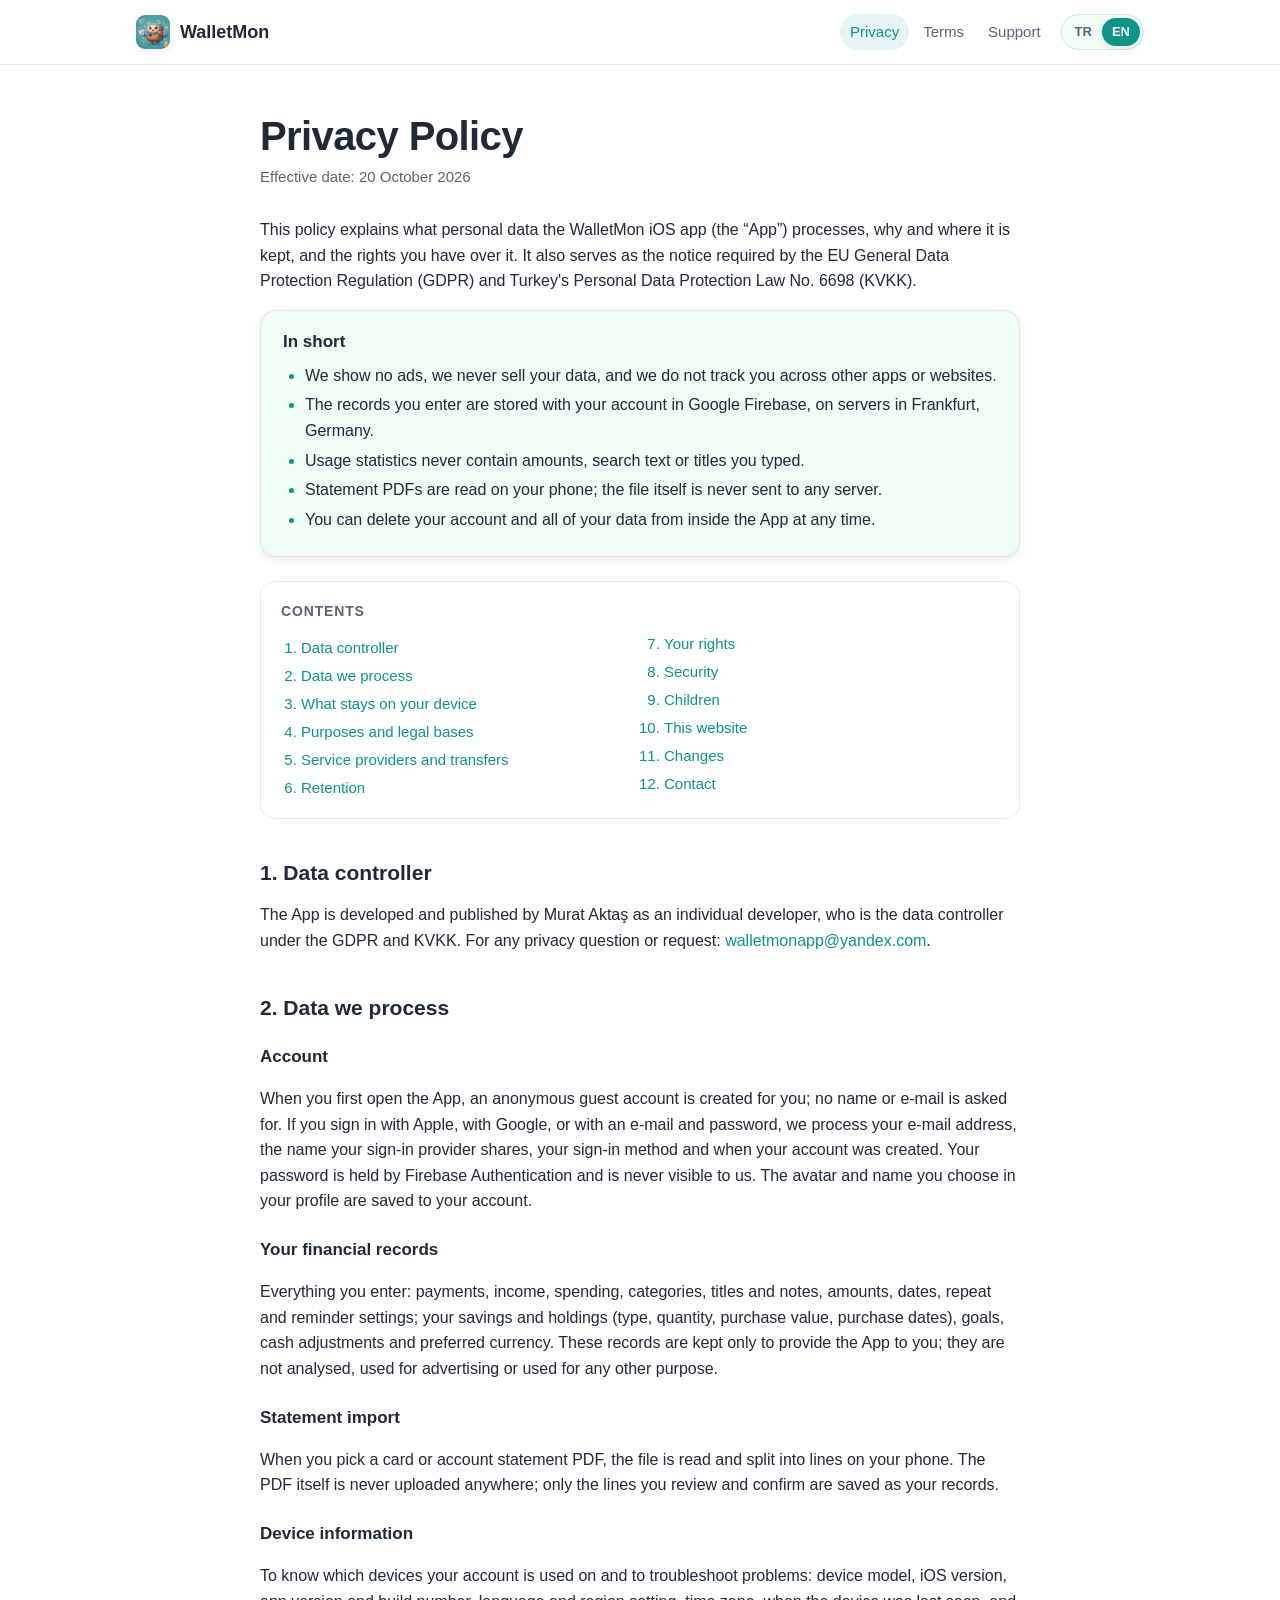
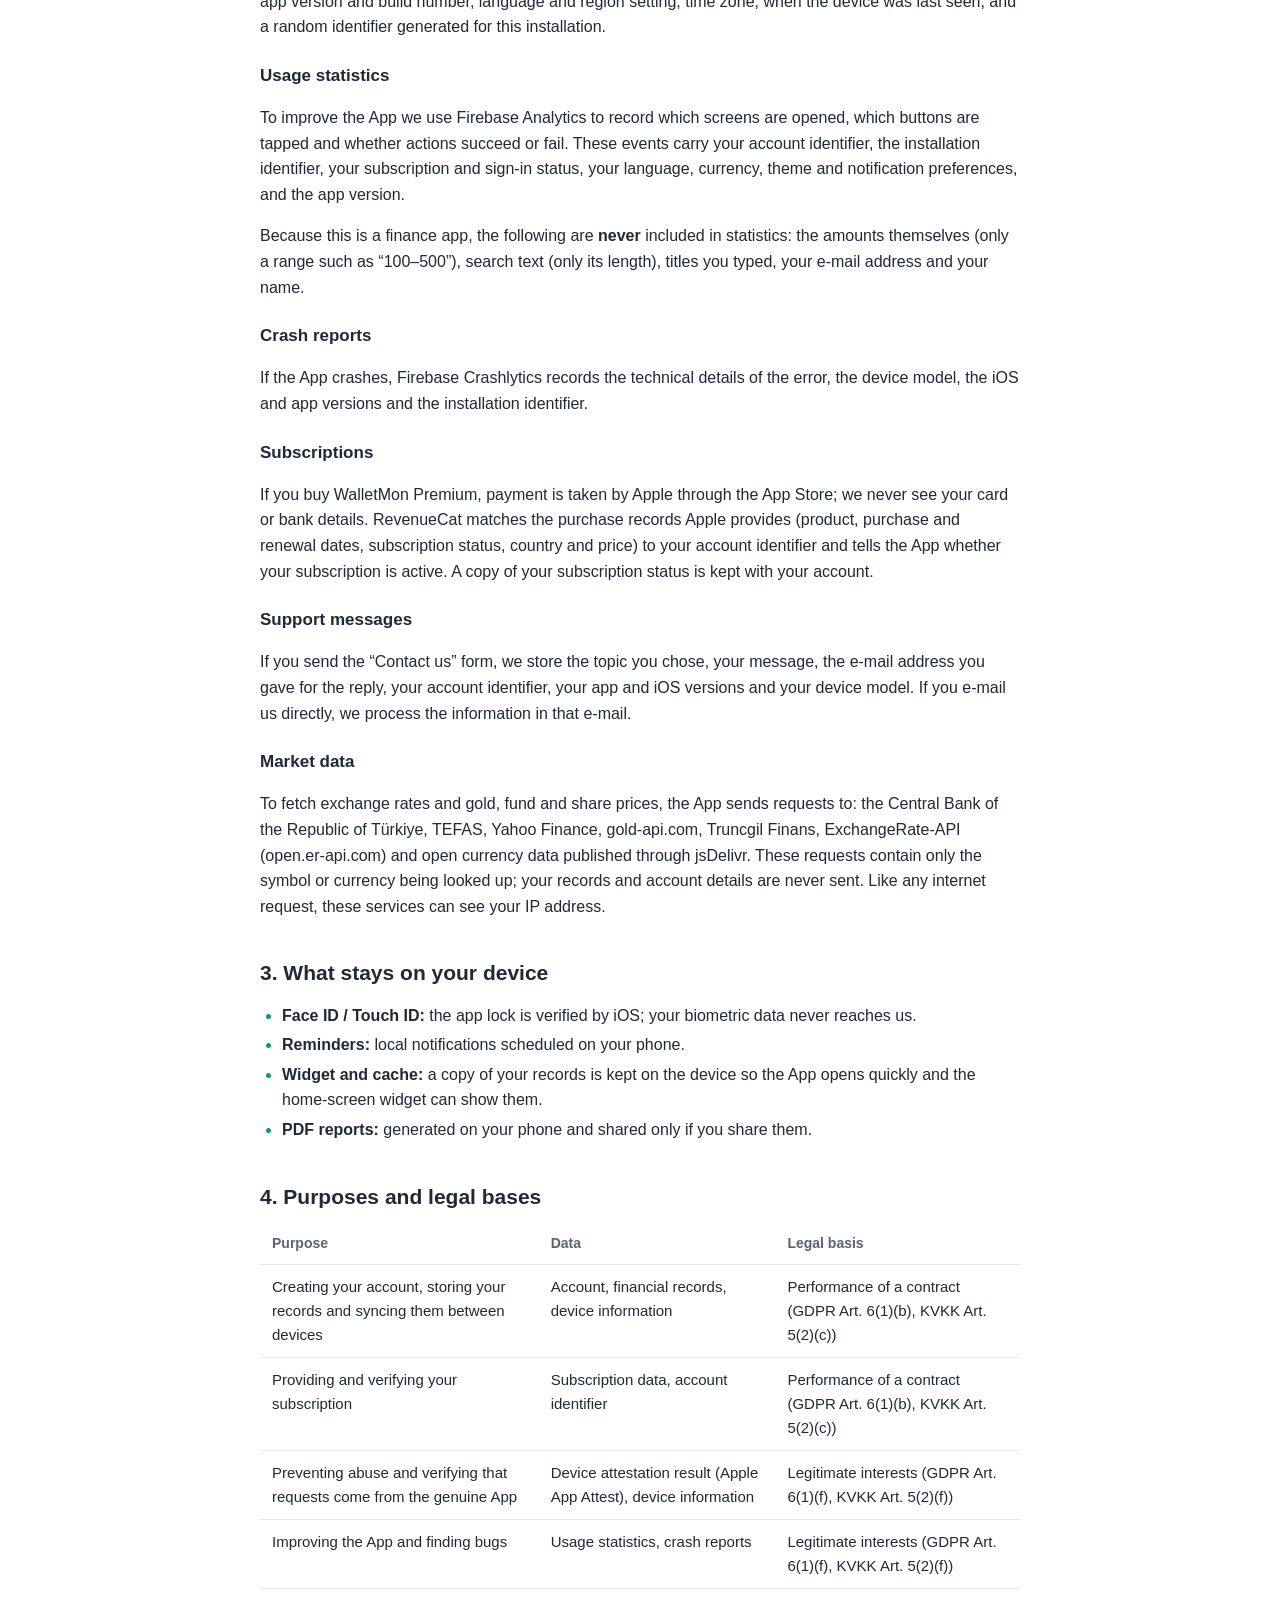
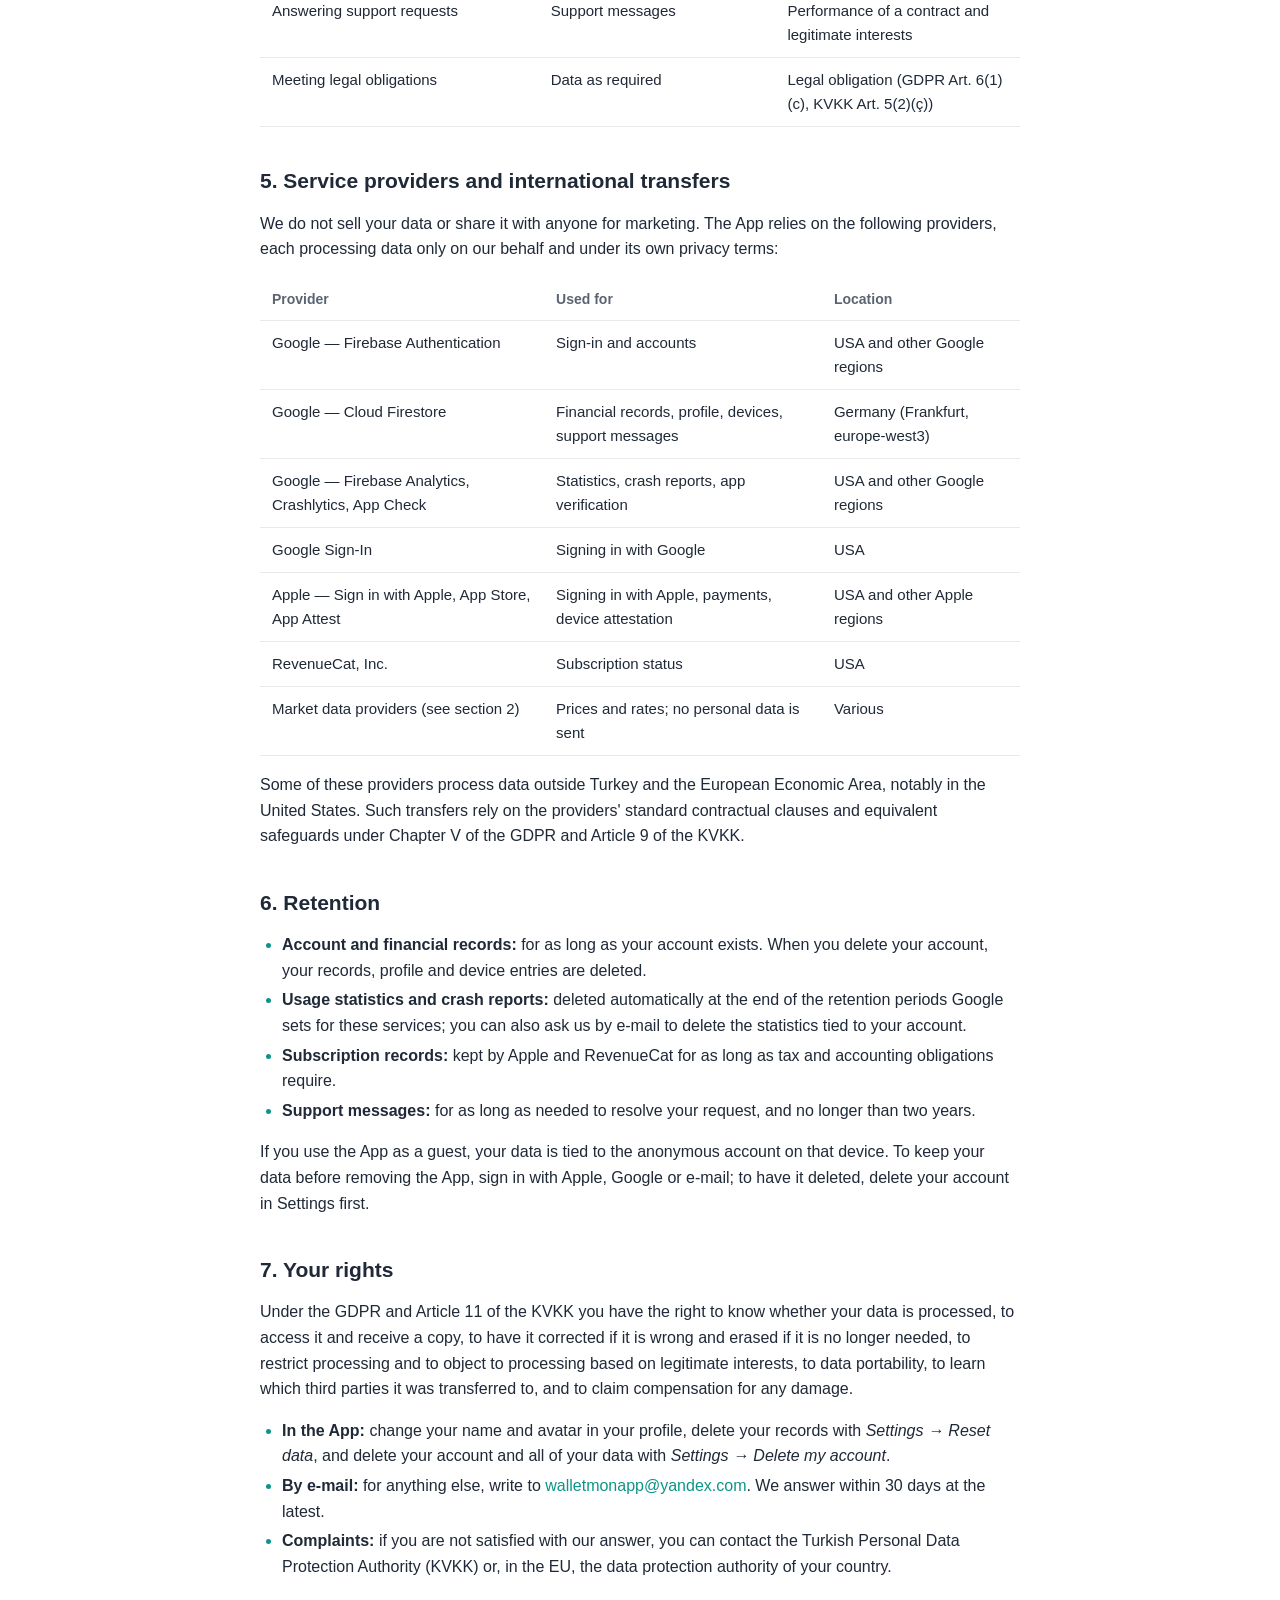
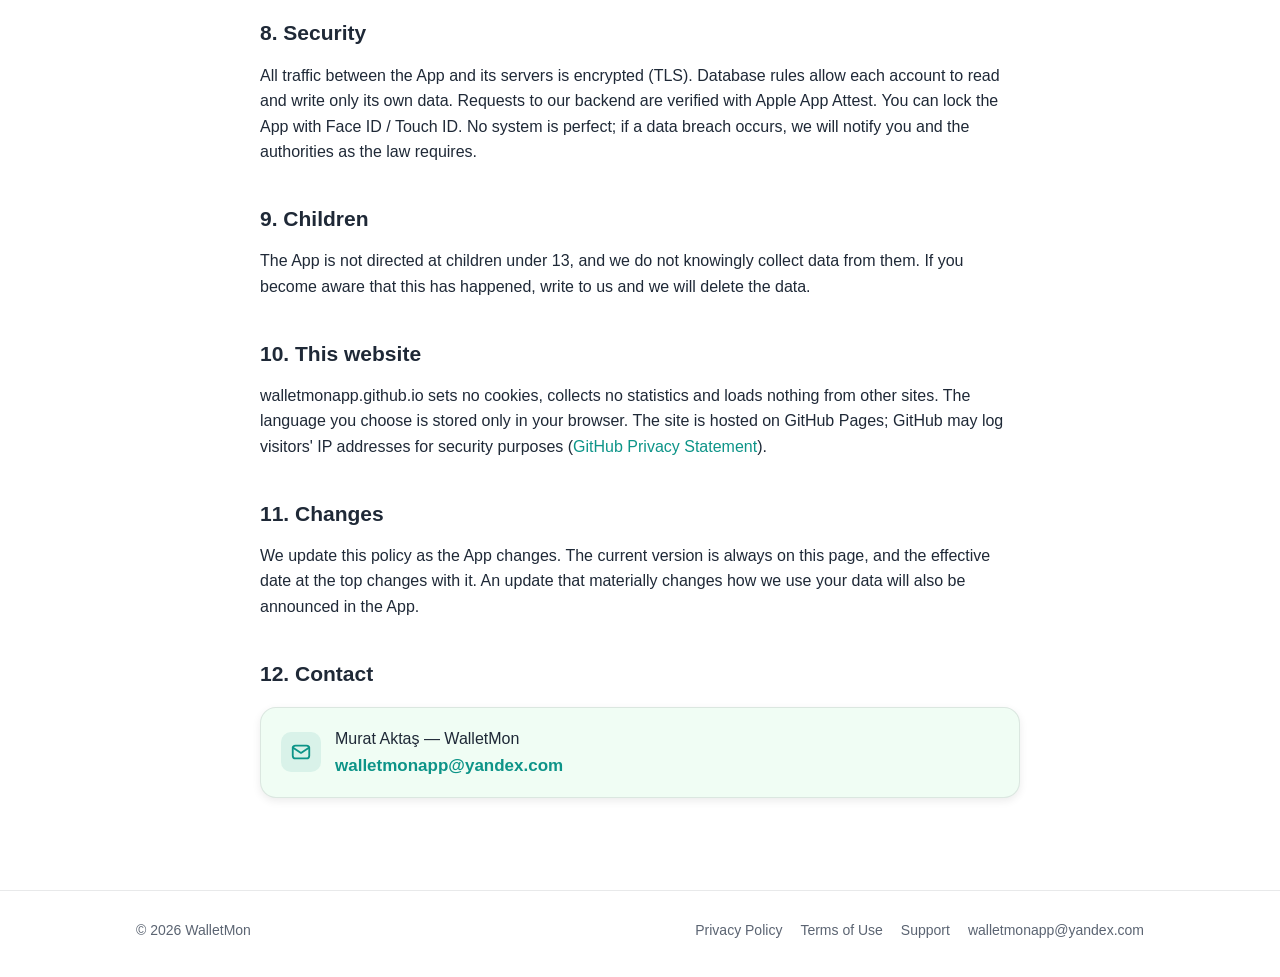
==== privacy/index.html @ 95d1c71b "Publish the WalletMon website" ====
<!doctype html>
<html lang="en" data-lang="en"
      data-title-tr="Gizlilik Politikası — WalletMon"
      data-title-en="Privacy Policy — WalletMon">
<head>
  <meta charset="utf-8">
  <meta name="viewport" content="width=device-width, initial-scale=1">
  <title>Privacy Policy — WalletMon</title>
  <meta name="description" content="How WalletMon handles your data. WalletMon'un verilerini nasıl işlediği.">
  <meta name="theme-color" content="#0D9488" media="(prefers-color-scheme: light)">
  <meta name="theme-color" content="#0F0F0F" media="(prefers-color-scheme: dark)">
  <link rel="icon" type="image/png" href="/assets/favicon.png">
  <link rel="apple-touch-icon" href="/assets/apple-touch-icon.png">
  <link rel="stylesheet" href="/assets/style.css">
  <script>
    (function () {
      var l = null;
      try { l = new URLSearchParams(location.search).get("lang"); } catch (e) {}
      if (l !== "tr" && l !== "en") { try { l = localStorage.getItem("lang"); } catch (e) {} }
      if (l !== "tr" && l !== "en") { l = /^tr\b/i.test(navigator.language || "") ? "tr" : "en"; }
      document.documentElement.setAttribute("data-lang", l);
      document.documentElement.lang = l;
    })();
  </script>
</head>
<body>
  <header class="site-header">
    <div class="wrap">
      <a class="brand" href="/"><img src="/assets/apple-touch-icon.png" alt=""><span>WalletMon</span></a>
      <nav class="nav" aria-label="Site">
        <a href="/privacy/" aria-current="page"><span data-l="tr">Gizlilik</span><span data-l="en">Privacy</span></a>
        <a href="/terms/"><span data-l="tr">Koşullar</span><span data-l="en">Terms</span></a>
        <a href="/support/"><span data-l="tr">Destek</span><span data-l="en">Support</span></a>
        <div class="lang-switch" role="group" aria-label="Language">
          <button type="button" data-set-lang="tr" aria-pressed="false">TR</button>
          <button type="button" data-set-lang="en" aria-pressed="true">EN</button>
        </div>
      </nav>
    </div>
  </header>

  <main class="wrap">

    <!-- ============================== TÜRKÇE ============================== -->
    <article class="doc" data-l="tr" lang="tr">
      <h1>Gizlilik Politikası</h1>
      <p class="meta">Yürürlük tarihi: 20 Ekim 2026</p>

      <p>Bu politika, WalletMon iOS uygulamasının (“Uygulama”) hangi kişisel verileri işlediğini, bunları neden ve nerede sakladığını ve bu veriler üzerindeki haklarını anlatır. 6698 sayılı Kişisel Verilerin Korunması Kanunu (KVKK) ve AB Genel Veri Koruma Tüzüğü (GDPR) kapsamında aydınlatma metni yerine de geçer.</p>

      <section class="summary">
        <h2>Kısaca</h2>
        <ul>
          <li>Reklam göstermiyoruz, verilerini satmıyoruz ve seni başka uygulamalar ya da siteler arasında izlemiyoruz.</li>
          <li>Girdiğin finans kayıtları hesabına bağlı olarak Google Firebase'de, Almanya'daki (Frankfurt) sunucularda saklanır.</li>
          <li>Kullanım istatistiklerine tutarlar, arama metinleri veya kendi yazdığın başlıklar eklenmez.</li>
          <li>Ekstre PDF'leri telefonunda okunur; dosyanın kendisi hiçbir sunucuya gönderilmez.</li>
          <li>Hesabını ve tüm verilerini istediğin an uygulamadan silebilirsin.</li>
        </ul>
      </section>

      <nav class="toc" aria-label="İçindekiler">
        <strong>İçindekiler</strong>
        <ol>
          <li><a href="#tr-sorumlu">Veri sorumlusu</a></li>
          <li><a href="#tr-veriler">İşlediğimiz veriler</a></li>
          <li><a href="#tr-cihaz">Cihazında kalanlar</a></li>
          <li><a href="#tr-amac">Amaçlar ve hukuki sebepler</a></li>
          <li><a href="#tr-saglayicilar">Hizmet sağlayıcılar ve aktarım</a></li>
          <li><a href="#tr-saklama">Saklama süreleri</a></li>
          <li><a href="#tr-haklar">Hakların</a></li>
          <li><a href="#tr-guvenlik">Güvenlik</a></li>
          <li><a href="#tr-cocuk">Çocuklar</a></li>
          <li><a href="#tr-site">Bu web sitesi</a></li>
          <li><a href="#tr-degisiklik">Değişiklikler</a></li>
          <li><a href="#tr-iletisim">İletişim</a></li>
        </ol>
      </nav>

      <h2 id="tr-sorumlu">1. Veri sorumlusu</h2>
      <p>Uygulamayı bireysel geliştirici olarak Murat Aktaş geliştirir ve yayımlar; KVKK ve GDPR anlamında veri sorumlusu odur. Gizlilikle ilgili her soru ve başvuru için: <a href="mailto:walletmonapp@yandex.com">walletmonapp@yandex.com</a>.</p>

      <h2 id="tr-veriler">2. İşlediğimiz veriler</h2>

      <h3>Hesap bilgileri</h3>
      <p>Uygulamayı ilk açtığında senin için anonim bir misafir hesabı oluşturulur; bunun için ad veya e-posta istenmez. Apple ile, Google ile ya da e-posta ve şifreyle giriş yaparsan e-posta adresin, giriş sağlayıcısının paylaştığı adın, giriş yöntemin ve hesabının oluşturulma tarihi işlenir. Şifren Firebase Authentication tarafından saklanır; biz göremeyiz. Profilinde seçtiğin avatar ve ad da hesabına kaydedilir.</p>

      <h3>Finans kayıtların</h3>
      <p>Uygulamaya girdiğin her şey: ödemeler, gelirler, harcamalar, kategoriler, başlık ve notlar, tutarlar, tarihler, tekrar ve hatırlatıcı ayarları; birikimlerin ve varlıkların (tür, miktar, alış değeri, alım tarihleri), hedeflerin, nakit düzeltmelerin ve para birimi tercihin. Bu kayıtlar yalnızca sana hizmet sunmak için saklanır; analiz, reklam veya başka bir amaçla incelenmez.</p>

      <h3>Ekstre içe aktarma</h3>
      <p>Bir kart veya hesap ekstresi PDF'i seçtiğinde dosya telefonunda okunur ve satırlara ayrılır. PDF'in kendisi hiçbir sunucuya yüklenmez; yalnızca gözden geçirip onayladığın satırlar finans kayıtların olarak kaydedilir.</p>

      <h3>Cihaz bilgileri</h3>
      <p>Hesabının hangi cihazlarda kullanıldığını bilmek ve hataları ayıklayabilmek için: cihaz modeli, iOS sürümü, uygulama sürümü ve derleme numarası, dil/bölge ayarı, saat dilimi, son görülme zamanı ve bu kuruluma özel rastgele üretilmiş bir kimlik.</p>

      <h3>Kullanım istatistikleri</h3>
      <p>Uygulamayı geliştirmek için Firebase Analytics ile hangi ekranların açıldığını, hangi düğmelere basıldığını ve işlemlerin başarılı ya da başarısız olduğunu kaydederiz. Bu kayıtlara hesap kimliğin, kurulum kimliği, abonelik ve giriş durumun, dil, para birimi, tema ve bildirim tercihin ile uygulama sürümü eklenir.</p>
      <p>Bir finans uygulaması olduğumuz için şunlar <strong>hiçbir zaman</strong> istatistiklere eklenmez: tutarların kendisi (yalnızca “100–500” gibi bir aralık), arama metinleri (yalnızca uzunluğu), kendi yazdığın başlıklar, e-posta adresin ve adın.</p>

      <h3>Çökme raporları</h3>
      <p>Uygulama çökerse Firebase Crashlytics; hatanın teknik ayrıntılarını, cihaz modelini, iOS ve uygulama sürümünü ve kurulum kimliğini kaydeder.</p>

      <h3>Abonelik bilgileri</h3>
      <p>WalletMon Premium satın alırsan ödeme Apple tarafından App Store üzerinden alınır; kart veya banka bilgilerini görmeyiz. RevenueCat, Apple'dan gelen satın alma kayıtlarını (ürün, satın alma ve yenileme tarihleri, aboneliğin durumu, ülke ve fiyat) hesap kimliğinle eşleştirerek aboneliğinin etkin olup olmadığını bize bildirir. Abonelik durumunun bir kopyası hesabında saklanır.</p>

      <h3>Destek mesajları</h3>
      <p>“Bize ulaşın” formunu gönderirsen seçtiğin konu, mesajın, yanıt için yazdığın e-posta adresi, hesap kimliğin, uygulama ve iOS sürümün ve cihaz modelin kaydedilir. Bize doğrudan e-posta yazarsan e-postadaki bilgileri işleriz.</p>

      <h3>Piyasa verileri</h3>
      <p>Döviz kurları, altın, fon ve hisse fiyatlarını almak için Uygulama şu kaynaklara istek gönderir: Türkiye Cumhuriyet Merkez Bankası, TEFAS, Yahoo Finance, gold-api.com, Truncgil Finans, ExchangeRate-API (open.er-api.com) ve jsDelivr üzerinden yayımlanan açık kur verisi. Bu isteklerde yalnızca sorgulanan sembol veya para birimi bulunur; finans kayıtların ya da hesap bilgilerin gönderilmez. Bu servisler, her internet isteğinde olduğu gibi IP adresini görebilir.</p>

      <h2 id="tr-cihaz">3. Cihazında kalanlar</h2>
      <ul>
        <li><strong>Face ID / Touch ID:</strong> Uygulama kilidini iOS doğrular; biyometrik verin bize hiçbir zaman ulaşmaz.</li>
        <li><strong>Hatırlatıcılar:</strong> Telefonunda planlanan yerel bildirimlerdir.</li>
        <li><strong>Widget ve önbellek:</strong> Hızlı açılış ve ana ekran widget'ı için kayıtlarının bir kopyası cihazında tutulur.</li>
        <li><strong>PDF raporlar:</strong> Telefonunda oluşturulur; yalnızca sen paylaşırsan paylaşılır.</li>
      </ul>

      <h2 id="tr-amac">4. Amaçlar ve hukuki sebepler</h2>
      <div class="table-scroll">
        <table>
          <thead><tr><th>Amaç</th><th>Veriler</th><th>Hukuki sebep</th></tr></thead>
          <tbody>
            <tr><td>Hesabını açmak, kayıtlarını saklamak ve cihazların arasında eşitlemek</td><td>Hesap bilgileri, finans kayıtları, cihaz bilgileri</td><td>Sözleşmenin kurulması ve ifası (KVKK m.5/2-c, GDPR m.6/1-b)</td></tr>
            <tr><td>Aboneliğini sağlamak ve doğrulamak</td><td>Abonelik bilgileri, hesap kimliği</td><td>Sözleşmenin ifası (KVKK m.5/2-c, GDPR m.6/1-b)</td></tr>
            <tr><td>Kötüye kullanımı önlemek, isteklerin gerçek uygulamadan geldiğini doğrulamak</td><td>Cihaz doğrulama sonucu (Apple App Attest), cihaz bilgileri</td><td>Meşru menfaat (KVKK m.5/2-f, GDPR m.6/1-f)</td></tr>
            <tr><td>Uygulamayı iyileştirmek, hataları bulmak</td><td>Kullanım istatistikleri, çökme raporları</td><td>Meşru menfaat (KVKK m.5/2-f, GDPR m.6/1-f)</td></tr>
            <tr><td>Destek taleplerine yanıt vermek</td><td>Destek mesajları</td><td>Sözleşmenin ifası ve meşru menfaat</td></tr>
            <tr><td>Yasal yükümlülükleri yerine getirmek</td><td>Gerekli olan veriler</td><td>Kanuni yükümlülük (KVKK m.5/2-ç, GDPR m.6/1-c)</td></tr>
          </tbody>
        </table>
      </div>

      <h2 id="tr-saglayicilar">5. Hizmet sağlayıcılar ve yurt dışına aktarım</h2>
      <p>Verilerini satmayız ve pazarlama amacıyla kimseyle paylaşmayız. Uygulamanın çalışması için şu sağlayıcıları kullanırız; her biri verileri yalnızca bizim adımıza ve kendi gizlilik koşulları çerçevesinde işler:</p>
      <div class="table-scroll">
        <table>
          <thead><tr><th>Sağlayıcı</th><th>Ne için</th><th>Konum</th></tr></thead>
          <tbody>
            <tr><td>Google — Firebase Authentication</td><td>Giriş ve hesap</td><td>ABD ve diğer Google bölgeleri</td></tr>
            <tr><td>Google — Cloud Firestore</td><td>Finans kayıtları, profil, cihazlar, destek mesajları</td><td>Almanya (Frankfurt, europe-west3)</td></tr>
            <tr><td>Google — Firebase Analytics, Crashlytics, App Check</td><td>İstatistikler, çökme raporları, uygulama doğrulama</td><td>ABD ve diğer Google bölgeleri</td></tr>
            <tr><td>Google Sign-In</td><td>Google ile giriş</td><td>ABD</td></tr>
            <tr><td>Apple — Sign in with Apple, App Store, App Attest</td><td>Apple ile giriş, ödemeler, cihaz doğrulama</td><td>ABD ve diğer Apple bölgeleri</td></tr>
            <tr><td>RevenueCat, Inc.</td><td>Abonelik durumu</td><td>ABD</td></tr>
            <tr><td>Piyasa veri sağlayıcıları (bkz. bölüm 2)</td><td>Fiyat ve kurlar; kişisel veri gönderilmez</td><td>Çeşitli</td></tr>
          </tbody>
        </table>
      </div>
      <p>Bu sağlayıcıların bir kısmı verileri Türkiye ve Avrupa Ekonomik Alanı dışında, özellikle ABD'de işler. Bu aktarımlar KVKK m.9 ve GDPR'ın 5. bölümü kapsamında, sağlayıcıların standart sözleşme hükümleri ve benzeri güvenceleri çerçevesinde yapılır.</p>

      <h2 id="tr-saklama">6. Saklama süreleri</h2>
      <ul>
        <li><strong>Hesap ve finans kayıtları:</strong> Hesabın açık olduğu sürece. Hesabını sildiğinde kayıtların, profilin ve cihaz kayıtların silinir.</li>
        <li><strong>Kullanım istatistikleri ve çökme raporları:</strong> Google'ın bu hizmetler için belirlediği sürelerin sonunda kendiliğinden silinir; hesabına bağlı istatistiklerin silinmesini e-postayla da isteyebilirsin.</li>
        <li><strong>Abonelik kayıtları:</strong> Apple ve RevenueCat tarafından, vergi ve muhasebe yükümlülüklerinin gerektirdiği süre boyunca.</li>
        <li><strong>Destek mesajları:</strong> Talebin çözülmesi için gereken süre boyunca, en fazla iki yıl.</li>
      </ul>
      <p>Misafir olarak kullanıyorsan verilerin bu cihazdaki anonim hesaba bağlıdır. Uygulamayı silmeden önce verilerini saklamak istersen Apple, Google ya da e-postayla giriş yap; silinmesini istersen önce Ayarlar'dan hesabını sil.</p>

      <h2 id="tr-haklar">7. Hakların</h2>
      <p>KVKK m.11 ve GDPR kapsamında; verilerinin işlenip işlenmediğini öğrenme, verilerine erişme ve bir kopyasını alma, yanlışsa düzeltilmesini, gereksizse silinmesini isteme, işlemenin kısıtlanmasını isteme ve meşru menfaate dayanan işlemeye itiraz etme, verilerini taşıma, aktarıldığı üçüncü kişileri öğrenme ve zarara uğradıysan giderilmesini talep etme hakların vardır.</p>
      <ul>
        <li><strong>Uygulama içinden:</strong> Profilinden adını ve avatarını değiştirebilir, <em>Ayarlar → Verileri sıfırla</em> ile kayıtlarını, <em>Ayarlar → Hesabımı sil</em> ile hesabını ve tüm verilerini silebilirsin.</li>
        <li><strong>E-postayla:</strong> Diğer talepler için <a href="mailto:walletmonapp@yandex.com">walletmonapp@yandex.com</a> adresine yaz. Başvurunu en geç 30 gün içinde yanıtlarız.</li>
        <li><strong>Şikâyet:</strong> Yanıtımızdan memnun kalmazsan Türkiye'de Kişisel Verileri Koruma Kurulu'na, AB'de ise bulunduğun ülkenin veri koruma otoritesine başvurabilirsin.</li>
      </ul>

      <h2 id="tr-guvenlik">8. Güvenlik</h2>
      <p>Uygulama ile sunucular arasındaki tüm trafik şifrelidir (TLS). Veritabanı kuralları, her hesabın yalnızca kendi verisini okuyup yazabilmesine izin verir. Sunucuya gelen istekler Apple App Attest ile doğrulanır. İstersen uygulamayı Face ID / Touch ID ile kilitleyebilirsin. Hiçbir sistem kusursuz değildir; bir veri ihlali olursa yasaların öngördüğü şekilde seni ve yetkili makamları bilgilendiririz.</p>

      <h2 id="tr-cocuk">9. Çocuklar</h2>
      <p>Uygulama 13 yaşından küçük çocuklara yönelik değildir ve onlardan bilerek veri toplamayız. Böyle bir durumu fark edersen bize yaz, verileri sileriz.</p>

      <h2 id="tr-site">10. Bu web sitesi</h2>
      <p>walletmonapp.github.io çerez kullanmaz, istatistik toplamaz ve başka sitelerden içerik yüklemez. Seçtiğin dil yalnızca tarayıcında saklanır. Site GitHub Pages'te barındırılır; GitHub, güvenlik amacıyla ziyaretçilerin IP adreslerini kaydedebilir (<a href="https://docs.github.com/site-policy/privacy-policies/github-general-privacy-statement" rel="noopener">GitHub Gizlilik Bildirimi</a>).</p>

      <h2 id="tr-degisiklik">11. Değişiklikler</h2>
      <p>Bu politikayı Uygulama değiştikçe güncelleriz. Güncel sürüm her zaman bu sayfadadır ve en üstteki yürürlük tarihi değişir. Verilerini kullanma biçimimizi önemli ölçüde değiştiren bir güncellemeyi Uygulama içinde de duyururuz.</p>

      <h2 id="tr-iletisim">12. İletişim</h2>
      <div class="contact-card">
        <span class="icon-box"><svg viewBox="0 0 24 24" fill="none" stroke="currentColor" stroke-width="2" stroke-linecap="round" stroke-linejoin="round" aria-hidden="true"><rect x="3" y="5" width="18" height="14" rx="3"/><path d="m3 7 9 6 9-6"/></svg></span>
        <div>Murat Aktaş — WalletMon<br><a href="mailto:walletmonapp@yandex.com">walletmonapp@yandex.com</a></div>
      </div>
    </article>

    <!-- ============================== ENGLISH ============================== -->
    <article class="doc" data-l="en" lang="en">
      <h1>Privacy Policy</h1>
      <p class="meta">Effective date: 20 October 2026</p>

      <p>This policy explains what personal data the WalletMon iOS app (the “App”) processes, why and where it is kept, and the rights you have over it. It also serves as the notice required by the EU General Data Protection Regulation (GDPR) and Turkey's Personal Data Protection Law No. 6698 (KVKK).</p>

      <section class="summary">
        <h2>In short</h2>
        <ul>
          <li>We show no ads, we never sell your data, and we do not track you across other apps or websites.</li>
          <li>The records you enter are stored with your account in Google Firebase, on servers in Frankfurt, Germany.</li>
          <li>Usage statistics never contain amounts, search text or titles you typed.</li>
          <li>Statement PDFs are read on your phone; the file itself is never sent to any server.</li>
          <li>You can delete your account and all of your data from inside the App at any time.</li>
        </ul>
      </section>

      <nav class="toc" aria-label="Contents">
        <strong>Contents</strong>
        <ol>
          <li><a href="#en-controller">Data controller</a></li>
          <li><a href="#en-data">Data we process</a></li>
          <li><a href="#en-device">What stays on your device</a></li>
          <li><a href="#en-purposes">Purposes and legal bases</a></li>
          <li><a href="#en-processors">Service providers and transfers</a></li>
          <li><a href="#en-retention">Retention</a></li>
          <li><a href="#en-rights">Your rights</a></li>
          <li><a href="#en-security">Security</a></li>
          <li><a href="#en-children">Children</a></li>
          <li><a href="#en-site">This website</a></li>
          <li><a href="#en-changes">Changes</a></li>
          <li><a href="#en-contact">Contact</a></li>
        </ol>
      </nav>

      <h2 id="en-controller">1. Data controller</h2>
      <p>The App is developed and published by Murat Aktaş as an individual developer, who is the data controller under the GDPR and KVKK. For any privacy question or request: <a href="mailto:walletmonapp@yandex.com">walletmonapp@yandex.com</a>.</p>

      <h2 id="en-data">2. Data we process</h2>

      <h3>Account</h3>
      <p>When you first open the App, an anonymous guest account is created for you; no name or e-mail is asked for. If you sign in with Apple, with Google, or with an e-mail and password, we process your e-mail address, the name your sign-in provider shares, your sign-in method and when your account was created. Your password is held by Firebase Authentication and is never visible to us. The avatar and name you choose in your profile are saved to your account.</p>

      <h3>Your financial records</h3>
      <p>Everything you enter: payments, income, spending, categories, titles and notes, amounts, dates, repeat and reminder settings; your savings and holdings (type, quantity, purchase value, purchase dates), goals, cash adjustments and preferred currency. These records are kept only to provide the App to you; they are not analysed, used for advertising or used for any other purpose.</p>

      <h3>Statement import</h3>
      <p>When you pick a card or account statement PDF, the file is read and split into lines on your phone. The PDF itself is never uploaded anywhere; only the lines you review and confirm are saved as your records.</p>

      <h3>Device information</h3>
      <p>To know which devices your account is used on and to troubleshoot problems: device model, iOS version, app version and build number, language and region setting, time zone, when the device was last seen, and a random identifier generated for this installation.</p>

      <h3>Usage statistics</h3>
      <p>To improve the App we use Firebase Analytics to record which screens are opened, which buttons are tapped and whether actions succeed or fail. These events carry your account identifier, the installation identifier, your subscription and sign-in status, your language, currency, theme and notification preferences, and the app version.</p>
      <p>Because this is a finance app, the following are <strong>never</strong> included in statistics: the amounts themselves (only a range such as “100–500”), search text (only its length), titles you typed, your e-mail address and your name.</p>

      <h3>Crash reports</h3>
      <p>If the App crashes, Firebase Crashlytics records the technical details of the error, the device model, the iOS and app versions and the installation identifier.</p>

      <h3>Subscriptions</h3>
      <p>If you buy WalletMon Premium, payment is taken by Apple through the App Store; we never see your card or bank details. RevenueCat matches the purchase records Apple provides (product, purchase and renewal dates, subscription status, country and price) to your account identifier and tells the App whether your subscription is active. A copy of your subscription status is kept with your account.</p>

      <h3>Support messages</h3>
      <p>If you send the “Contact us” form, we store the topic you chose, your message, the e-mail address you gave for the reply, your account identifier, your app and iOS versions and your device model. If you e-mail us directly, we process the information in that e-mail.</p>

      <h3>Market data</h3>
      <p>To fetch exchange rates and gold, fund and share prices, the App sends requests to: the Central Bank of the Republic of Türkiye, TEFAS, Yahoo Finance, gold-api.com, Truncgil Finans, ExchangeRate-API (open.er-api.com) and open currency data published through jsDelivr. These requests contain only the symbol or currency being looked up; your records and account details are never sent. Like any internet request, these services can see your IP address.</p>

      <h2 id="en-device">3. What stays on your device</h2>
      <ul>
        <li><strong>Face ID / Touch ID:</strong> the app lock is verified by iOS; your biometric data never reaches us.</li>
        <li><strong>Reminders:</strong> local notifications scheduled on your phone.</li>
        <li><strong>Widget and cache:</strong> a copy of your records is kept on the device so the App opens quickly and the home-screen widget can show them.</li>
        <li><strong>PDF reports:</strong> generated on your phone and shared only if you share them.</li>
      </ul>

      <h2 id="en-purposes">4. Purposes and legal bases</h2>
      <div class="table-scroll">
        <table>
          <thead><tr><th>Purpose</th><th>Data</th><th>Legal basis</th></tr></thead>
          <tbody>
            <tr><td>Creating your account, storing your records and syncing them between devices</td><td>Account, financial records, device information</td><td>Performance of a contract (GDPR Art. 6(1)(b), KVKK Art. 5(2)(c))</td></tr>
            <tr><td>Providing and verifying your subscription</td><td>Subscription data, account identifier</td><td>Performance of a contract (GDPR Art. 6(1)(b), KVKK Art. 5(2)(c))</td></tr>
            <tr><td>Preventing abuse and verifying that requests come from the genuine App</td><td>Device attestation result (Apple App Attest), device information</td><td>Legitimate interests (GDPR Art. 6(1)(f), KVKK Art. 5(2)(f))</td></tr>
            <tr><td>Improving the App and finding bugs</td><td>Usage statistics, crash reports</td><td>Legitimate interests (GDPR Art. 6(1)(f), KVKK Art. 5(2)(f))</td></tr>
            <tr><td>Answering support requests</td><td>Support messages</td><td>Performance of a contract and legitimate interests</td></tr>
            <tr><td>Meeting legal obligations</td><td>Data as required</td><td>Legal obligation (GDPR Art. 6(1)(c), KVKK Art. 5(2)(ç))</td></tr>
          </tbody>
        </table>
      </div>

      <h2 id="en-processors">5. Service providers and international transfers</h2>
      <p>We do not sell your data or share it with anyone for marketing. The App relies on the following providers, each processing data only on our behalf and under its own privacy terms:</p>
      <div class="table-scroll">
        <table>
          <thead><tr><th>Provider</th><th>Used for</th><th>Location</th></tr></thead>
          <tbody>
            <tr><td>Google — Firebase Authentication</td><td>Sign-in and accounts</td><td>USA and other Google regions</td></tr>
            <tr><td>Google — Cloud Firestore</td><td>Financial records, profile, devices, support messages</td><td>Germany (Frankfurt, europe-west3)</td></tr>
            <tr><td>Google — Firebase Analytics, Crashlytics, App Check</td><td>Statistics, crash reports, app verification</td><td>USA and other Google regions</td></tr>
            <tr><td>Google Sign-In</td><td>Signing in with Google</td><td>USA</td></tr>
            <tr><td>Apple — Sign in with Apple, App Store, App Attest</td><td>Signing in with Apple, payments, device attestation</td><td>USA and other Apple regions</td></tr>
            <tr><td>RevenueCat, Inc.</td><td>Subscription status</td><td>USA</td></tr>
            <tr><td>Market data providers (see section 2)</td><td>Prices and rates; no personal data is sent</td><td>Various</td></tr>
          </tbody>
        </table>
      </div>
      <p>Some of these providers process data outside Turkey and the European Economic Area, notably in the United States. Such transfers rely on the providers' standard contractual clauses and equivalent safeguards under Chapter V of the GDPR and Article 9 of the KVKK.</p>

      <h2 id="en-retention">6. Retention</h2>
      <ul>
        <li><strong>Account and financial records:</strong> for as long as your account exists. When you delete your account, your records, profile and device entries are deleted.</li>
        <li><strong>Usage statistics and crash reports:</strong> deleted automatically at the end of the retention periods Google sets for these services; you can also ask us by e-mail to delete the statistics tied to your account.</li>
        <li><strong>Subscription records:</strong> kept by Apple and RevenueCat for as long as tax and accounting obligations require.</li>
        <li><strong>Support messages:</strong> for as long as needed to resolve your request, and no longer than two years.</li>
      </ul>
      <p>If you use the App as a guest, your data is tied to the anonymous account on that device. To keep your data before removing the App, sign in with Apple, Google or e-mail; to have it deleted, delete your account in Settings first.</p>

      <h2 id="en-rights">7. Your rights</h2>
      <p>Under the GDPR and Article 11 of the KVKK you have the right to know whether your data is processed, to access it and receive a copy, to have it corrected if it is wrong and erased if it is no longer needed, to restrict processing and to object to processing based on legitimate interests, to data portability, to learn which third parties it was transferred to, and to claim compensation for any damage.</p>
      <ul>
        <li><strong>In the App:</strong> change your name and avatar in your profile, delete your records with <em>Settings → Reset data</em>, and delete your account and all of your data with <em>Settings → Delete my account</em>.</li>
        <li><strong>By e-mail:</strong> for anything else, write to <a href="mailto:walletmonapp@yandex.com">walletmonapp@yandex.com</a>. We answer within 30 days at the latest.</li>
        <li><strong>Complaints:</strong> if you are not satisfied with our answer, you can contact the Turkish Personal Data Protection Authority (KVKK) or, in the EU, the data protection authority of your country.</li>
      </ul>

      <h2 id="en-security">8. Security</h2>
      <p>All traffic between the App and its servers is encrypted (TLS). Database rules allow each account to read and write only its own data. Requests to our backend are verified with Apple App Attest. You can lock the App with Face ID / Touch ID. No system is perfect; if a data breach occurs, we will notify you and the authorities as the law requires.</p>

      <h2 id="en-children">9. Children</h2>
      <p>The App is not directed at children under 13, and we do not knowingly collect data from them. If you become aware that this has happened, write to us and we will delete the data.</p>

      <h2 id="en-site">10. This website</h2>
      <p>walletmonapp.github.io sets no cookies, collects no statistics and loads nothing from other sites. The language you choose is stored only in your browser. The site is hosted on GitHub Pages; GitHub may log visitors' IP addresses for security purposes (<a href="https://docs.github.com/site-policy/privacy-policies/github-general-privacy-statement" rel="noopener">GitHub Privacy Statement</a>).</p>

      <h2 id="en-changes">11. Changes</h2>
      <p>We update this policy as the App changes. The current version is always on this page, and the effective date at the top changes with it. An update that materially changes how we use your data will also be announced in the App.</p>

      <h2 id="en-contact">12. Contact</h2>
      <div class="contact-card">
        <span class="icon-box"><svg viewBox="0 0 24 24" fill="none" stroke="currentColor" stroke-width="2" stroke-linecap="round" stroke-linejoin="round" aria-hidden="true"><rect x="3" y="5" width="18" height="14" rx="3"/><path d="m3 7 9 6 9-6"/></svg></span>
        <div>Murat Aktaş — WalletMon<br><a href="mailto:walletmonapp@yandex.com">walletmonapp@yandex.com</a></div>
      </div>
    </article>
  </main>

  <footer class="site-footer">
    <div class="wrap">
      <span>© <span data-year>2026</span> WalletMon</span>
      <nav aria-label="Footer">
        <a href="/privacy/"><span data-l="tr">Gizlilik Politikası</span><span data-l="en">Privacy Policy</span></a>
        <a href="/terms/"><span data-l="tr">Kullanım Koşulları</span><span data-l="en">Terms of Use</span></a>
        <a href="/support/"><span data-l="tr">Destek</span><span data-l="en">Support</span></a>
        <a href="mailto:walletmonapp@yandex.com">walletmonapp@yandex.com</a>
      </nav>
    </div>
  </footer>
  <script src="/assets/site.js"></script>
</body>
</html>
---- assets/style.css ----
/*
  WalletMon site — the app's brand palette, light and dark.
  No web fonts and no third-party requests: the privacy policy promises this
  site sets no cookies and loads nothing from anyone else.
*/

:root {
  --bg: #FFFFFF;
  --surface: #F0FDF4;
  --surface-strong: #E3F7EC;
  --text: #1F2937;
  --muted: #5B6472;
  --accent: #0D9488;
  --accent-ink: #FFFFFF;
  --accent-soft: rgba(13, 148, 136, 0.10);
  --secondary: #FB8C00;
  --hairline: rgba(31, 41, 55, 0.10);
  --shadow-rest: 0 3px 8px rgba(0, 0, 0, 0.08);
  --shadow-raised: 0 5px 12px rgba(0, 0, 0, 0.18);
  color-scheme: light;
}

@media (prefers-color-scheme: dark) {
  :root {
    --bg: #0F0F0F;
    --surface: #1A1A1A;
    --surface-strong: #222222;
    --text: #FFFFFF;
    --muted: #A3A9B3;
    --accent: #3E9C74;
    --accent-ink: #FFFFFF;
    --accent-soft: rgba(62, 156, 116, 0.16);
    --secondary: #E08A5B;
    --hairline: rgba(255, 255, 255, 0.12);
    --shadow-rest: 0 3px 8px rgba(0, 0, 0, 0.40);
    --shadow-raised: 0 5px 12px rgba(0, 0, 0, 0.55);
    color-scheme: dark;
  }
}

/* Only one language is shown at a time; site.js picks it. */
:root[data-lang="tr"] [data-l="en"],
:root[data-lang="en"] [data-l="tr"] {
  display: none !important;
}

* { box-sizing: border-box; }

html { -webkit-text-size-adjust: 100%; }

body {
  margin: 0;
  background: var(--bg);
  color: var(--text);
  font-family: -apple-system, BlinkMacSystemFont, "Inter", "Segoe UI", Roboto, "Helvetica Neue", Arial, sans-serif;
  font-size: 16px;
  line-height: 1.6;
  -webkit-font-smoothing: antialiased;
}

a { color: var(--accent); text-decoration: none; }
a:hover { text-decoration: underline; }

.wrap {
  width: 100%;
  max-width: 1040px;
  margin: 0 auto;
  padding: 0 16px;
}

/* Header */
.site-header {
  position: sticky;
  top: 0;
  z-index: 10;
  background: var(--bg);
  background: color-mix(in srgb, var(--bg) 88%, transparent);
  backdrop-filter: saturate(160%) blur(14px);
  -webkit-backdrop-filter: saturate(160%) blur(14px);
  border-bottom: 1px solid var(--hairline);
}

.site-header .wrap {
  display: flex;
  align-items: center;
  gap: 16px;
  height: 64px;
}

.brand {
  display: inline-flex;
  align-items: center;
  gap: 10px;
  color: var(--text);
  font-weight: 700;
  font-size: 18px;
}
.brand:hover { text-decoration: none; }
.brand img {
  width: 34px;
  height: 34px;
  border-radius: 9px;
  box-shadow: var(--shadow-rest);
}

.nav {
  margin-left: auto;
  display: flex;
  align-items: center;
  gap: 4px;
}
.nav a {
  color: var(--muted);
  font-size: 15px;
  font-weight: 500;
  padding: 6px 10px;
  border-radius: 999px;
}
.nav a:hover { color: var(--text); background: var(--accent-soft); text-decoration: none; }
.nav a[aria-current="page"] { color: var(--accent); background: var(--accent-soft); }

.lang-switch {
  display: inline-flex;
  padding: 3px;
  margin-left: 6px;
  border-radius: 999px;
  background: var(--surface);
  border: 1px solid var(--hairline);
}
.lang-switch button {
  appearance: none;
  border: 0;
  background: transparent;
  color: var(--muted);
  font: inherit;
  font-size: 13px;
  font-weight: 600;
  padding: 4px 10px;
  border-radius: 999px;
  cursor: pointer;
}
.lang-switch button[aria-pressed="true"] {
  background: var(--accent);
  color: var(--accent-ink);
  box-shadow: var(--shadow-rest);
}

/* Hero */
.hero {
  padding: 72px 0 56px;
  text-align: center;
}
.hero-icon {
  width: 132px;
  height: 132px;
  border-radius: 30px;
  box-shadow: var(--shadow-raised);
}
.hero h1 {
  margin: 28px 0 8px;
  font-size: clamp(34px, 6vw, 52px);
  line-height: 1.1;
  letter-spacing: -0.02em;
}
.hero .tagline {
  margin: 0 auto;
  max-width: 560px;
  color: var(--muted);
  font-size: clamp(17px, 2.4vw, 20px);
}
.badge {
  display: inline-flex;
  align-items: center;
  gap: 8px;
  margin-top: 28px;
  padding: 10px 18px;
  border-radius: 999px;
  background: var(--text);
  color: var(--bg);
  font-weight: 600;
  font-size: 15px;
  box-shadow: var(--shadow-rest);
}
.badge svg { width: 18px; height: 18px; fill: currentColor; }

/* Feature grid */
.features {
  display: grid;
  grid-template-columns: repeat(3, minmax(0, 1fr));
  gap: 16px;
  padding-bottom: 64px;
}
.feature {
  background: var(--surface);
  border: 1px solid var(--hairline);
  border-radius: 16px;
  padding: 22px;
  box-shadow: var(--shadow-rest);
}
.feature .icon-box {
  display: inline-flex;
  align-items: center;
  justify-content: center;
  width: 40px;
  height: 40px;
  border-radius: 10px;
  background: var(--accent-soft);
  color: var(--accent);
}
.feature .icon-box svg { width: 22px; height: 22px; }
.feature h3 { margin: 14px 0 6px; font-size: 17px; }
.feature p { margin: 0; color: var(--muted); font-size: 15px; }

.promise {
  margin-bottom: 72px;
  padding: 28px;
  border-radius: 20px;
  background: var(--accent-soft);
  border: 1px solid var(--hairline);
  display: grid;
  grid-template-columns: repeat(3, minmax(0, 1fr));
  gap: 20px;
}
.promise strong { display: block; font-size: 16px; margin-bottom: 2px; }
.promise span { color: var(--muted); font-size: 15px; }

/* Documents (privacy, terms, support) */
.doc {
  max-width: 760px;
  margin: 0 auto;
  padding: 48px 0 72px;
}
.doc h1 {
  margin: 0 0 6px;
  font-size: clamp(30px, 5vw, 40px);
  line-height: 1.15;
  letter-spacing: -0.015em;
}
.doc .meta { margin: 0 0 28px; color: var(--muted); font-size: 15px; }
.doc h2 {
  margin: 40px 0 10px;
  font-size: 21px;
  line-height: 1.3;
  scroll-margin-top: 80px;
}
.doc h3 { margin: 22px 0 6px; font-size: 17px; }
.doc p, .doc li { font-size: 16px; }
.doc ul { padding-left: 22px; }
.doc li { margin: 4px 0; }
.doc li::marker { color: var(--accent); }

.summary {
  padding: 20px 22px;
  border-radius: 16px;
  background: var(--surface);
  border: 1px solid var(--hairline);
  box-shadow: var(--shadow-rest);
}
.summary h2 { margin-top: 0; font-size: 17px; }
.summary ul { margin: 0; }

.toc {
  margin: 24px 0 8px;
  padding: 16px 20px;
  border-radius: 14px;
  border: 1px solid var(--hairline);
}
.toc strong { font-size: 14px; color: var(--muted); text-transform: uppercase; letter-spacing: 0.06em; }
.toc ol { margin: 8px 0 0; padding-left: 20px; columns: 2; column-gap: 28px; }
.toc li { font-size: 15px; break-inside: avoid; }

.table-scroll { overflow-x: auto; margin: 12px 0; }
.doc table {
  width: 100%;
  border-collapse: collapse;
  font-size: 15px;
}
.doc th, .doc td {
  text-align: left;
  vertical-align: top;
  padding: 10px 12px;
  border-bottom: 1px solid var(--hairline);
}
.doc th { color: var(--muted); font-weight: 600; font-size: 14px; }

.note {
  margin: 16px 0;
  padding: 14px 16px;
  border-radius: 12px;
  background: var(--accent-soft);
  font-size: 15px;
}

.contact-card {
  display: flex;
  align-items: center;
  gap: 14px;
  margin: 20px 0;
  padding: 18px 20px;
  border-radius: 16px;
  background: var(--surface);
  border: 1px solid var(--hairline);
  box-shadow: var(--shadow-rest);
}
.contact-card .icon-box {
  flex: none;
  display: inline-flex;
  align-items: center;
  justify-content: center;
  width: 40px;
  height: 40px;
  border-radius: 10px;
  background: var(--accent-soft);
  color: var(--accent);
}
.contact-card .icon-box svg { width: 22px; height: 22px; }
.contact-card a { font-weight: 600; font-size: 17px; word-break: break-all; }

details.faq {
  margin: 10px 0;
  border-radius: 14px;
  background: var(--surface);
  border: 1px solid var(--hairline);
}
details.faq summary {
  cursor: pointer;
  list-style: none;
  padding: 16px 18px;
  font-weight: 600;
}
details.faq summary::-webkit-details-marker { display: none; }
details.faq summary::after { content: "+"; float: right; color: var(--accent); font-weight: 700; }
details.faq[open] summary::after { content: "–"; }
details.faq > div { padding: 0 18px 14px; }
details.faq > div p { margin: 0 0 8px; }

/* Footer */
.site-footer {
  border-top: 1px solid var(--hairline);
  padding: 28px 0 36px;
  color: var(--muted);
  font-size: 14px;
}
.site-footer .wrap {
  display: flex;
  flex-wrap: wrap;
  gap: 8px 20px;
  align-items: center;
}
.site-footer nav { display: flex; flex-wrap: wrap; gap: 6px 18px; margin-left: auto; }
.site-footer a { color: var(--muted); }
.site-footer a:hover { color: var(--text); }

@media (max-width: 820px) {
  .features { grid-template-columns: repeat(2, minmax(0, 1fr)); }
  .promise { grid-template-columns: 1fr; }
}

@media (max-width: 600px) {
  .site-header .wrap { height: 56px; gap: 8px; }
  .brand span { display: none; }
  .nav { gap: 0; }
  .nav a { padding: 6px 7px; font-size: 14px; }
  .hero { padding: 48px 0 40px; }
  .hero-icon { width: 108px; height: 108px; border-radius: 24px; }
  .features { grid-template-columns: 1fr; }
  .toc ol { columns: 1; }
  .site-footer nav { margin-left: 0; }
}
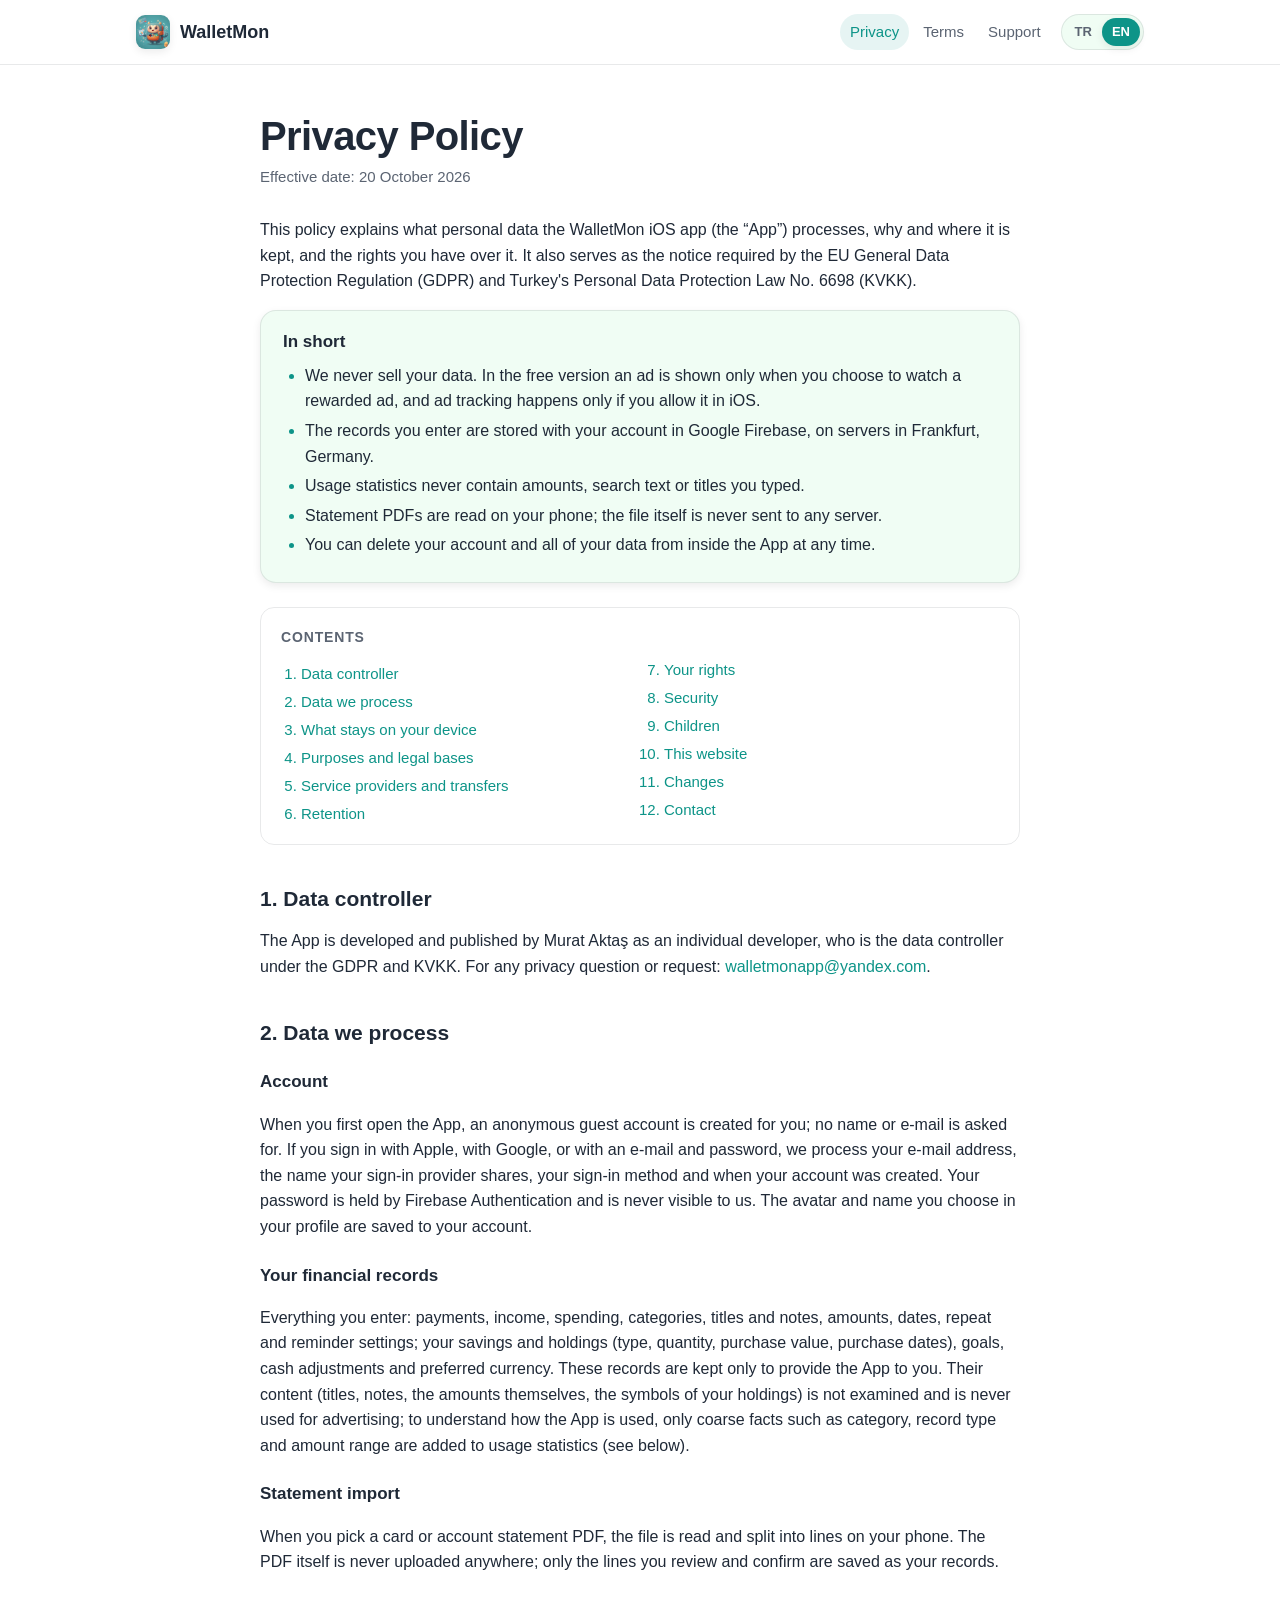
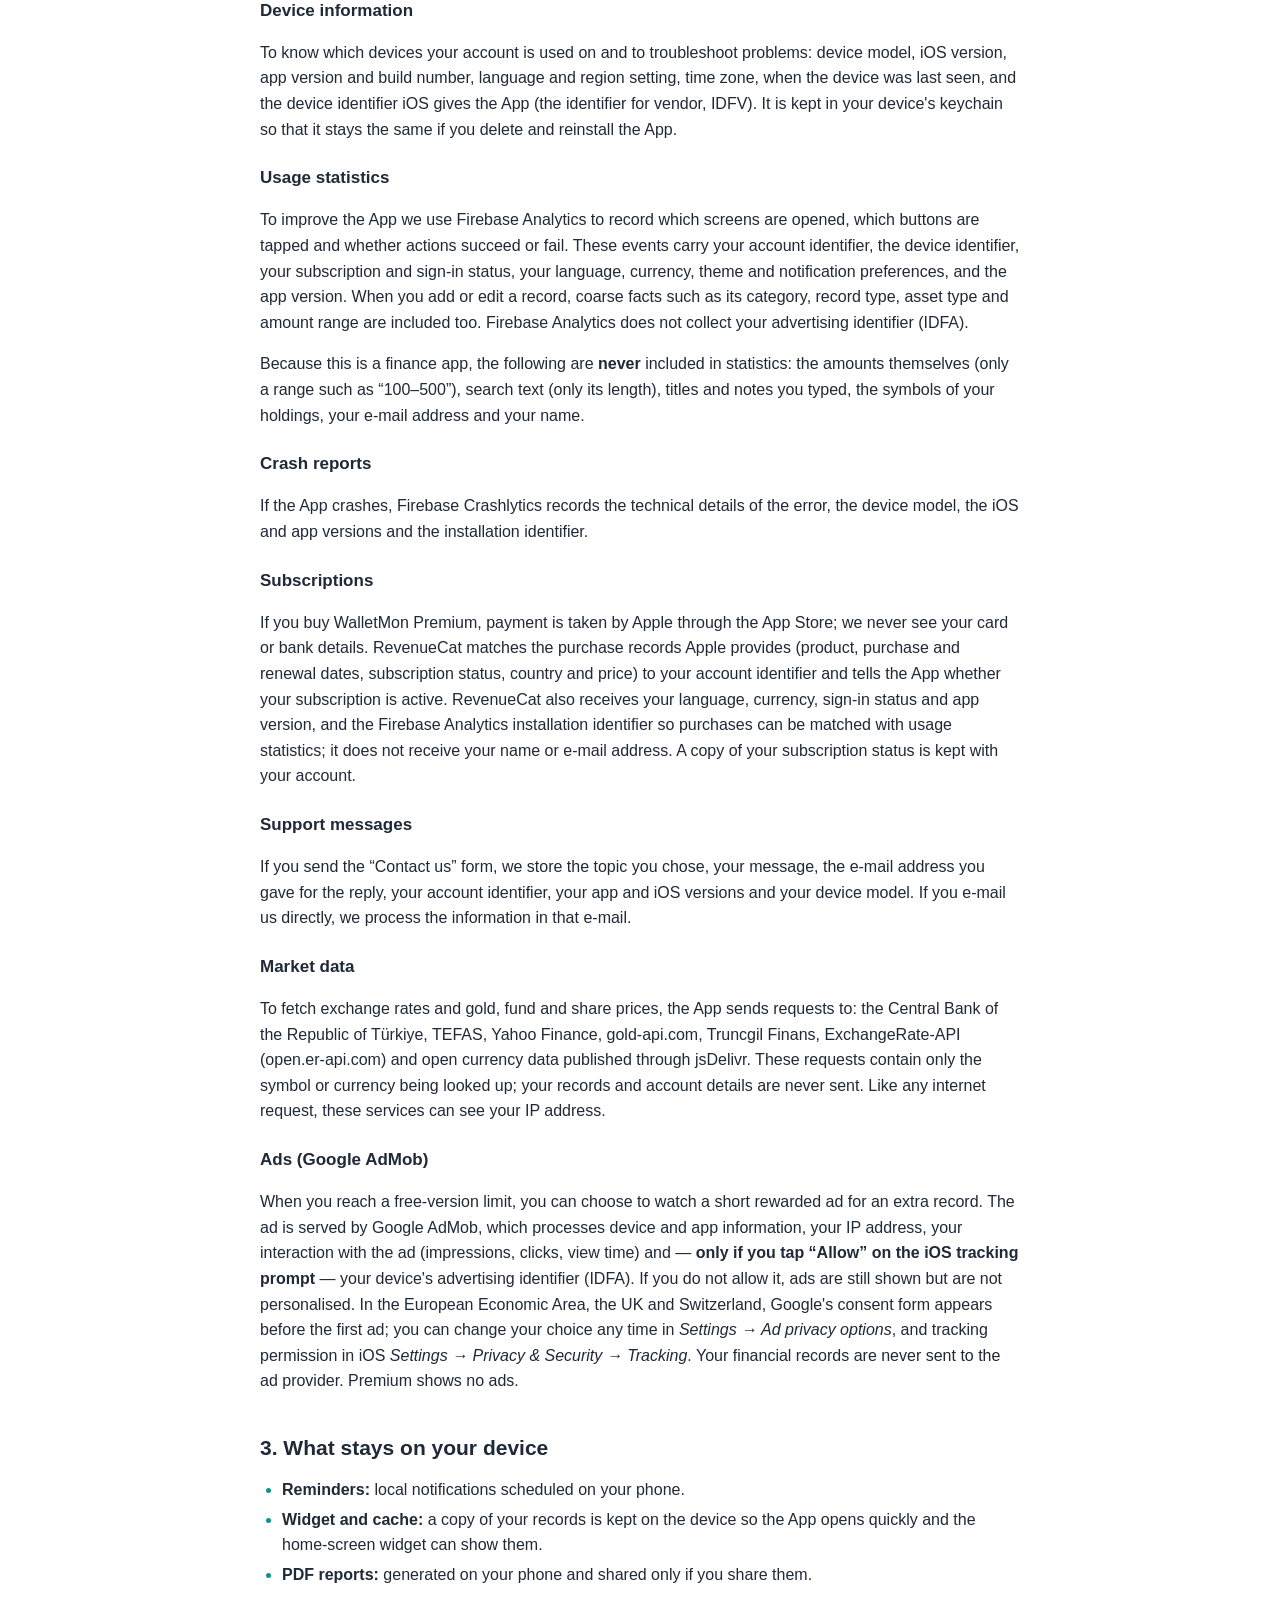
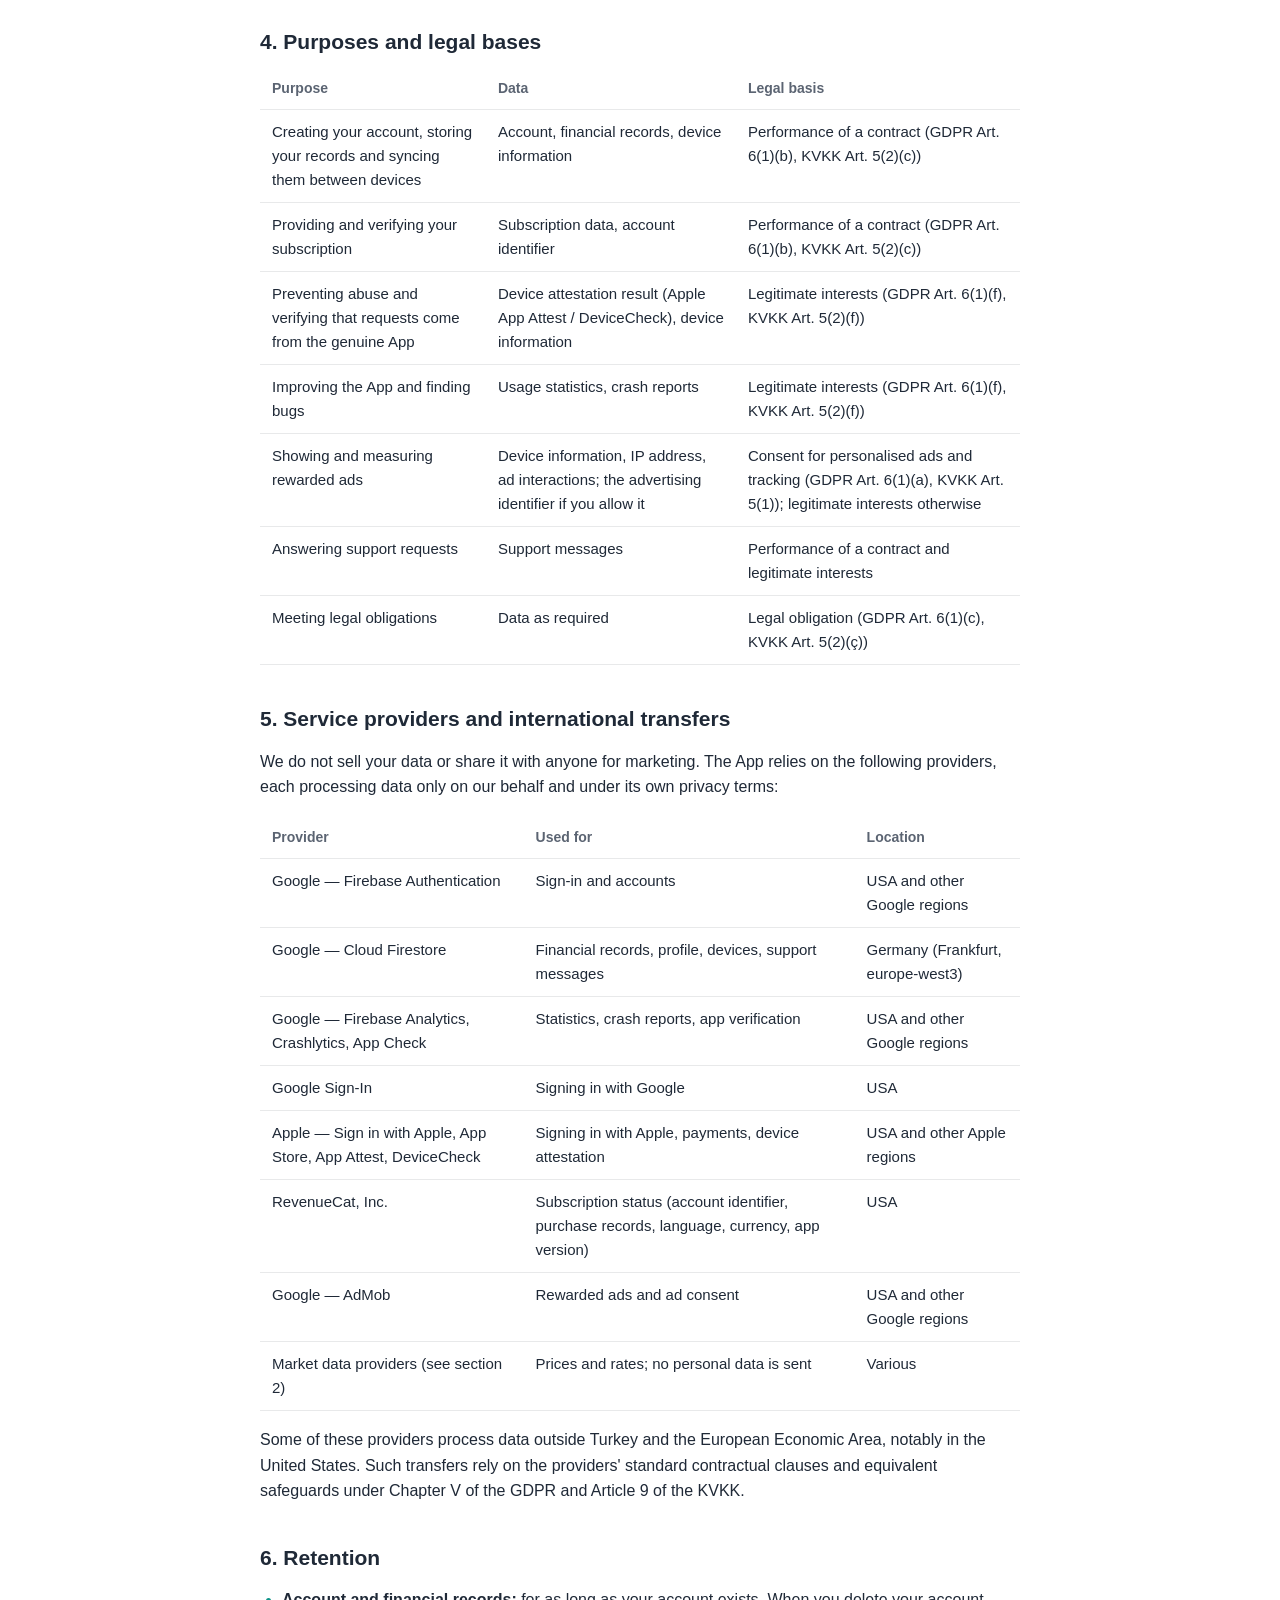
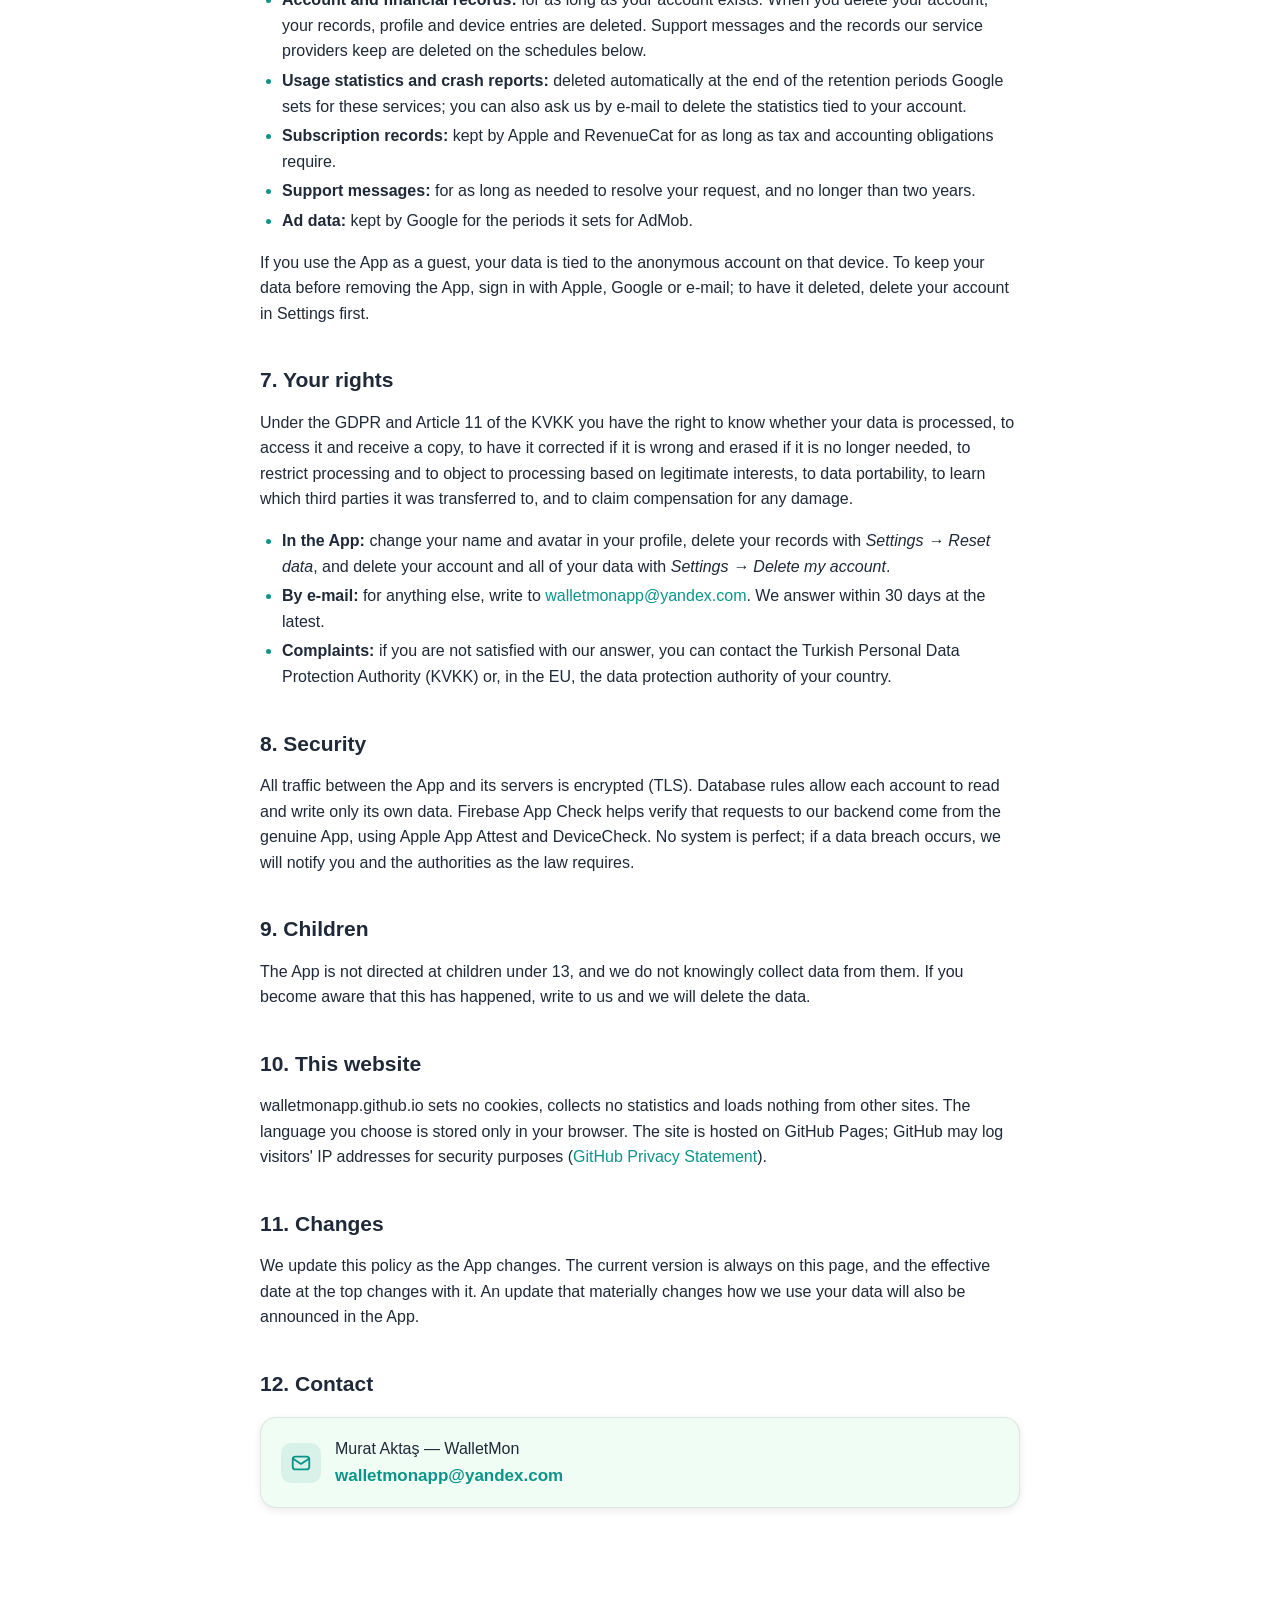
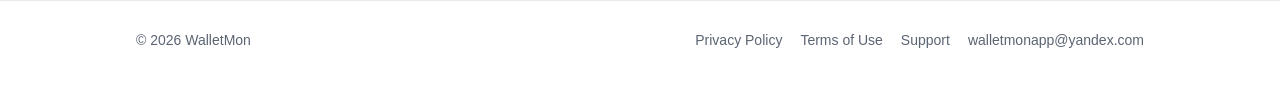
==== commit 9a6228bb: "Describe rewarded ads in the privacy policy; add app-ads.txt" ====
--- a/privacy/index.html
+++ b/privacy/index.html
@@ -51,7 +51,7 @@
       <section class="summary">
         <h2>Kısaca</h2>
         <ul>
-          <li>Reklam göstermiyoruz, verilerini satmıyoruz ve seni başka uygulamalar ya da siteler arasında izlemiyoruz.</li>
+          <li>Verilerini satmıyoruz. Ücretsiz sürümde reklam yalnızca sen ödüllü bir reklam izlemeyi seçtiğinde gösterilir; reklam takibi yalnızca iOS'ta izin verirsen yapılır.</li>
           <li>Girdiğin finans kayıtları hesabına bağlı olarak Google Firebase'de, Almanya'daki (Frankfurt) sunucularda saklanır.</li>
           <li>Kullanım istatistiklerine tutarlar, arama metinleri veya kendi yazdığın başlıklar eklenmez.</li>
           <li>Ekstre PDF'leri telefonunda okunur; dosyanın kendisi hiçbir sunucuya gönderilmez.</li>
@@ -86,23 +86,23 @@
       <p>Uygulamayı ilk açtığında senin için anonim bir misafir hesabı oluşturulur; bunun için ad veya e-posta istenmez. Apple ile, Google ile ya da e-posta ve şifreyle giriş yaparsan e-posta adresin, giriş sağlayıcısının paylaştığı adın, giriş yöntemin ve hesabının oluşturulma tarihi işlenir. Şifren Firebase Authentication tarafından saklanır; biz göremeyiz. Profilinde seçtiğin avatar ve ad da hesabına kaydedilir.</p>
 
       <h3>Finans kayıtların</h3>
-      <p>Uygulamaya girdiğin her şey: ödemeler, gelirler, harcamalar, kategoriler, başlık ve notlar, tutarlar, tarihler, tekrar ve hatırlatıcı ayarları; birikimlerin ve varlıkların (tür, miktar, alış değeri, alım tarihleri), hedeflerin, nakit düzeltmelerin ve para birimi tercihin. Bu kayıtlar yalnızca sana hizmet sunmak için saklanır; analiz, reklam veya başka bir amaçla incelenmez.</p>
+      <p>Uygulamaya girdiğin her şey: ödemeler, gelirler, harcamalar, kategoriler, başlık ve notlar, tutarlar, tarihler, tekrar ve hatırlatıcı ayarları; birikimlerin ve varlıkların (tür, miktar, alış değeri, alım tarihleri), hedeflerin, nakit düzeltmelerin ve para birimi tercihin. Bu kayıtlar yalnızca sana hizmet sunmak için saklanır. İçerikleri (başlıklar, notlar, tutarların kendisi, varlıklarının sembolleri) incelenmez ve reklam için kullanılmaz; uygulamanın nasıl kullanıldığını anlamak için yalnızca kategori, kayıt türü ve tutar aralığı gibi kaba bilgiler kullanım istatistiklerine eklenir (aşağıya bak).</p>
 
       <h3>Ekstre içe aktarma</h3>
       <p>Bir kart veya hesap ekstresi PDF'i seçtiğinde dosya telefonunda okunur ve satırlara ayrılır. PDF'in kendisi hiçbir sunucuya yüklenmez; yalnızca gözden geçirip onayladığın satırlar finans kayıtların olarak kaydedilir.</p>
 
       <h3>Cihaz bilgileri</h3>
-      <p>Hesabının hangi cihazlarda kullanıldığını bilmek ve hataları ayıklayabilmek için: cihaz modeli, iOS sürümü, uygulama sürümü ve derleme numarası, dil/bölge ayarı, saat dilimi, son görülme zamanı ve bu kuruluma özel rastgele üretilmiş bir kimlik.</p>
+      <p>Hesabının hangi cihazlarda kullanıldığını bilmek ve hataları ayıklayabilmek için: cihaz modeli, iOS sürümü, uygulama sürümü ve derleme numarası, dil/bölge ayarı, saat dilimi, son görülme zamanı ve iOS'un bu uygulamaya verdiği cihaz kimliği (satıcı kimliği, IDFV). Bu kimlik, uygulamayı silip yeniden yüklediğinde de aynı kalması için cihazının anahtar zincirinde saklanır.</p>
 
       <h3>Kullanım istatistikleri</h3>
-      <p>Uygulamayı geliştirmek için Firebase Analytics ile hangi ekranların açıldığını, hangi düğmelere basıldığını ve işlemlerin başarılı ya da başarısız olduğunu kaydederiz. Bu kayıtlara hesap kimliğin, kurulum kimliği, abonelik ve giriş durumun, dil, para birimi, tema ve bildirim tercihin ile uygulama sürümü eklenir.</p>
-      <p>Bir finans uygulaması olduğumuz için şunlar <strong>hiçbir zaman</strong> istatistiklere eklenmez: tutarların kendisi (yalnızca “100–500” gibi bir aralık), arama metinleri (yalnızca uzunluğu), kendi yazdığın başlıklar, e-posta adresin ve adın.</p>
+      <p>Uygulamayı geliştirmek için Firebase Analytics ile hangi ekranların açıldığını, hangi düğmelere basıldığını ve işlemlerin başarılı ya da başarısız olduğunu kaydederiz. Bu kayıtlara hesap kimliğin, cihaz kimliği, abonelik ve giriş durumun, dil, para birimi, tema ve bildirim tercihin ile uygulama sürümü eklenir. Bir kayıt eklendiğinde ya da düzenlendiğinde kategori, kayıt türü, varlık türü ve tutar aralığı gibi kaba bilgiler de eklenir. Firebase Analytics reklam tanımlayıcını (IDFA) toplamaz.</p>
+      <p>Bir finans uygulaması olduğumuz için şunlar <strong>hiçbir zaman</strong> istatistiklere eklenmez: tutarların kendisi (yalnızca “100–500” gibi bir aralık), arama metinleri (yalnızca uzunluğu), kendi yazdığın başlıklar ve notlar, varlıklarının sembolleri, e-posta adresin ve adın.</p>
 
       <h3>Çökme raporları</h3>
       <p>Uygulama çökerse Firebase Crashlytics; hatanın teknik ayrıntılarını, cihaz modelini, iOS ve uygulama sürümünü ve kurulum kimliğini kaydeder.</p>
 
       <h3>Abonelik bilgileri</h3>
-      <p>WalletMon Premium satın alırsan ödeme Apple tarafından App Store üzerinden alınır; kart veya banka bilgilerini görmeyiz. RevenueCat, Apple'dan gelen satın alma kayıtlarını (ürün, satın alma ve yenileme tarihleri, aboneliğin durumu, ülke ve fiyat) hesap kimliğinle eşleştirerek aboneliğinin etkin olup olmadığını bize bildirir. Abonelik durumunun bir kopyası hesabında saklanır.</p>
+      <p>WalletMon Premium satın alırsan ödeme Apple tarafından App Store üzerinden alınır; kart veya banka bilgilerini görmeyiz. RevenueCat, Apple'dan gelen satın alma kayıtlarını (ürün, satın alma ve yenileme tarihleri, aboneliğin durumu, ülke ve fiyat) hesap kimliğinle eşleştirerek aboneliğinin etkin olup olmadığını bize bildirir. RevenueCat'e ayrıca dil, para birimi, giriş durumu ve uygulama sürümü ile satın almaları kullanım istatistikleriyle eşleştirmek için Firebase Analytics kurulum kimliği gönderilir; adın ve e-posta adresin gönderilmez. Abonelik durumunun bir kopyası hesabında saklanır.</p>
 
       <h3>Destek mesajları</h3>
       <p>“Bize ulaşın” formunu gönderirsen seçtiğin konu, mesajın, yanıt için yazdığın e-posta adresi, hesap kimliğin, uygulama ve iOS sürümün ve cihaz modelin kaydedilir. Bize doğrudan e-posta yazarsan e-postadaki bilgileri işleriz.</p>
@@ -110,9 +110,11 @@
       <h3>Piyasa verileri</h3>
       <p>Döviz kurları, altın, fon ve hisse fiyatlarını almak için Uygulama şu kaynaklara istek gönderir: Türkiye Cumhuriyet Merkez Bankası, TEFAS, Yahoo Finance, gold-api.com, Truncgil Finans, ExchangeRate-API (open.er-api.com) ve jsDelivr üzerinden yayımlanan açık kur verisi. Bu isteklerde yalnızca sorgulanan sembol veya para birimi bulunur; finans kayıtların ya da hesap bilgilerin gönderilmez. Bu servisler, her internet isteğinde olduğu gibi IP adresini görebilir.</p>
 
+      <h3>Reklamlar (Google AdMob)</h3>
+      <p>Ücretsiz sürümün kayıt sınırına ulaştığında, ek kayıt hakkı için kısa bir ödüllü reklam izlemeyi seçebilirsin. Reklamı Google AdMob gösterir. Bunun için Google; cihaz ve uygulama bilgilerini, IP adresini, reklamla etkileşimini (gösterim, tıklama, izlenme süresi) ve <strong>yalnızca iOS'taki izin penceresinde “İzin Ver” dersen</strong> cihazının reklam tanımlayıcısını (IDFA) işler. İzin vermezsen reklam yine gösterilir ama kişiselleştirilmez. Avrupa Ekonomik Alanı, Birleşik Krallık ve İsviçre'de reklamdan önce Google'ın onay formu çıkar; seçimini <em>Ayarlar → Reklam gizlilik seçenekleri</em>'nden, takip iznini iOS'ta <em>Ayarlar → Gizlilik ve Güvenlik → Takip</em>'ten istediğin an değiştirebilirsin. Finans kayıtların hiçbir zaman reklam sağlayıcısına gönderilmez. Premium'da reklam gösterilmez.</p>
+
       <h2 id="tr-cihaz">3. Cihazında kalanlar</h2>
       <ul>
-        <li><strong>Face ID / Touch ID:</strong> Uygulama kilidini iOS doğrular; biyometrik verin bize hiçbir zaman ulaşmaz.</li>
         <li><strong>Hatırlatıcılar:</strong> Telefonunda planlanan yerel bildirimlerdir.</li>
         <li><strong>Widget ve önbellek:</strong> Hızlı açılış ve ana ekran widget'ı için kayıtlarının bir kopyası cihazında tutulur.</li>
         <li><strong>PDF raporlar:</strong> Telefonunda oluşturulur; yalnızca sen paylaşırsan paylaşılır.</li>
@@ -125,8 +127,9 @@
           <tbody>
             <tr><td>Hesabını açmak, kayıtlarını saklamak ve cihazların arasında eşitlemek</td><td>Hesap bilgileri, finans kayıtları, cihaz bilgileri</td><td>Sözleşmenin kurulması ve ifası (KVKK m.5/2-c, GDPR m.6/1-b)</td></tr>
             <tr><td>Aboneliğini sağlamak ve doğrulamak</td><td>Abonelik bilgileri, hesap kimliği</td><td>Sözleşmenin ifası (KVKK m.5/2-c, GDPR m.6/1-b)</td></tr>
-            <tr><td>Kötüye kullanımı önlemek, isteklerin gerçek uygulamadan geldiğini doğrulamak</td><td>Cihaz doğrulama sonucu (Apple App Attest), cihaz bilgileri</td><td>Meşru menfaat (KVKK m.5/2-f, GDPR m.6/1-f)</td></tr>
+            <tr><td>Kötüye kullanımı önlemek, isteklerin gerçek uygulamadan geldiğini doğrulamak</td><td>Cihaz doğrulama sonucu (Apple App Attest / DeviceCheck), cihaz bilgileri</td><td>Meşru menfaat (KVKK m.5/2-f, GDPR m.6/1-f)</td></tr>
             <tr><td>Uygulamayı iyileştirmek, hataları bulmak</td><td>Kullanım istatistikleri, çökme raporları</td><td>Meşru menfaat (KVKK m.5/2-f, GDPR m.6/1-f)</td></tr>
+            <tr><td>Ödüllü reklam göstermek ve ölçmek</td><td>Cihaz bilgileri, IP adresi, reklam etkileşimi; izin verirsen reklam tanımlayıcısı</td><td>Kişiselleştirilmiş reklam ve takip için açık rıza (KVKK m.5/1, GDPR m.6/1-a); diğerleri için meşru menfaat</td></tr>
             <tr><td>Destek taleplerine yanıt vermek</td><td>Destek mesajları</td><td>Sözleşmenin ifası ve meşru menfaat</td></tr>
             <tr><td>Yasal yükümlülükleri yerine getirmek</td><td>Gerekli olan veriler</td><td>Kanuni yükümlülük (KVKK m.5/2-ç, GDPR m.6/1-c)</td></tr>
           </tbody>
@@ -143,8 +146,9 @@
             <tr><td>Google — Cloud Firestore</td><td>Finans kayıtları, profil, cihazlar, destek mesajları</td><td>Almanya (Frankfurt, europe-west3)</td></tr>
             <tr><td>Google — Firebase Analytics, Crashlytics, App Check</td><td>İstatistikler, çökme raporları, uygulama doğrulama</td><td>ABD ve diğer Google bölgeleri</td></tr>
             <tr><td>Google Sign-In</td><td>Google ile giriş</td><td>ABD</td></tr>
-            <tr><td>Apple — Sign in with Apple, App Store, App Attest</td><td>Apple ile giriş, ödemeler, cihaz doğrulama</td><td>ABD ve diğer Apple bölgeleri</td></tr>
-            <tr><td>RevenueCat, Inc.</td><td>Abonelik durumu</td><td>ABD</td></tr>
+            <tr><td>Apple — Sign in with Apple, App Store, App Attest, DeviceCheck</td><td>Apple ile giriş, ödemeler, cihaz doğrulama</td><td>ABD ve diğer Apple bölgeleri</td></tr>
+            <tr><td>RevenueCat, Inc.</td><td>Abonelik durumu (hesap kimliği, satın alma kayıtları, dil, para birimi, uygulama sürümü)</td><td>ABD</td></tr>
+            <tr><td>Google — AdMob</td><td>Ödüllü reklamlar ve reklam onayı</td><td>ABD ve diğer Google bölgeleri</td></tr>
             <tr><td>Piyasa veri sağlayıcıları (bkz. bölüm 2)</td><td>Fiyat ve kurlar; kişisel veri gönderilmez</td><td>Çeşitli</td></tr>
           </tbody>
         </table>
@@ -153,10 +157,11 @@
 
       <h2 id="tr-saklama">6. Saklama süreleri</h2>
       <ul>
-        <li><strong>Hesap ve finans kayıtları:</strong> Hesabın açık olduğu sürece. Hesabını sildiğinde kayıtların, profilin ve cihaz kayıtların silinir.</li>
+        <li><strong>Hesap ve finans kayıtları:</strong> Hesabın açık olduğu sürece. Hesabını sildiğinde kayıtların, profilin ve cihaz kayıtların silinir. Destek mesajların ve hizmet sağlayıcıların tuttuğu kayıtlar aşağıdaki sürelerle silinir.</li>
         <li><strong>Kullanım istatistikleri ve çökme raporları:</strong> Google'ın bu hizmetler için belirlediği sürelerin sonunda kendiliğinden silinir; hesabına bağlı istatistiklerin silinmesini e-postayla da isteyebilirsin.</li>
         <li><strong>Abonelik kayıtları:</strong> Apple ve RevenueCat tarafından, vergi ve muhasebe yükümlülüklerinin gerektirdiği süre boyunca.</li>
         <li><strong>Destek mesajları:</strong> Talebin çözülmesi için gereken süre boyunca, en fazla iki yıl.</li>
+        <li><strong>Reklam verileri:</strong> Google'ın AdMob için belirlediği süreler boyunca, Google tarafından.</li>
       </ul>
       <p>Misafir olarak kullanıyorsan verilerin bu cihazdaki anonim hesaba bağlıdır. Uygulamayı silmeden önce verilerini saklamak istersen Apple, Google ya da e-postayla giriş yap; silinmesini istersen önce Ayarlar'dan hesabını sil.</p>
 
@@ -169,7 +174,7 @@
       </ul>
 
       <h2 id="tr-guvenlik">8. Güvenlik</h2>
-      <p>Uygulama ile sunucular arasındaki tüm trafik şifrelidir (TLS). Veritabanı kuralları, her hesabın yalnızca kendi verisini okuyup yazabilmesine izin verir. Sunucuya gelen istekler Apple App Attest ile doğrulanır. İstersen uygulamayı Face ID / Touch ID ile kilitleyebilirsin. Hiçbir sistem kusursuz değildir; bir veri ihlali olursa yasaların öngördüğü şekilde seni ve yetkili makamları bilgilendiririz.</p>
+      <p>Uygulama ile sunucular arasındaki tüm trafik şifrelidir (TLS). Veritabanı kuralları, her hesabın yalnızca kendi verisini okuyup yazabilmesine izin verir. Firebase App Check, sunucuya gelen isteklerin gerçek uygulamadan geldiğini Apple App Attest ve DeviceCheck ile doğrulamaya yardımcı olur. Hiçbir sistem kusursuz değildir; bir veri ihlali olursa yasaların öngördüğü şekilde seni ve yetkili makamları bilgilendiririz.</p>
 
       <h2 id="tr-cocuk">9. Çocuklar</h2>
       <p>Uygulama 13 yaşından küçük çocuklara yönelik değildir ve onlardan bilerek veri toplamayız. Böyle bir durumu fark edersen bize yaz, verileri sileriz.</p>
@@ -197,7 +202,7 @@
       <section class="summary">
         <h2>In short</h2>
         <ul>
-          <li>We show no ads, we never sell your data, and we do not track you across other apps or websites.</li>
+          <li>We never sell your data. In the free version an ad is shown only when you choose to watch a rewarded ad, and ad tracking happens only if you allow it in iOS.</li>
           <li>The records you enter are stored with your account in Google Firebase, on servers in Frankfurt, Germany.</li>
           <li>Usage statistics never contain amounts, search text or titles you typed.</li>
           <li>Statement PDFs are read on your phone; the file itself is never sent to any server.</li>
@@ -232,23 +237,23 @@
       <p>When you first open the App, an anonymous guest account is created for you; no name or e-mail is asked for. If you sign in with Apple, with Google, or with an e-mail and password, we process your e-mail address, the name your sign-in provider shares, your sign-in method and when your account was created. Your password is held by Firebase Authentication and is never visible to us. The avatar and name you choose in your profile are saved to your account.</p>
 
       <h3>Your financial records</h3>
-      <p>Everything you enter: payments, income, spending, categories, titles and notes, amounts, dates, repeat and reminder settings; your savings and holdings (type, quantity, purchase value, purchase dates), goals, cash adjustments and preferred currency. These records are kept only to provide the App to you; they are not analysed, used for advertising or used for any other purpose.</p>
+      <p>Everything you enter: payments, income, spending, categories, titles and notes, amounts, dates, repeat and reminder settings; your savings and holdings (type, quantity, purchase value, purchase dates), goals, cash adjustments and preferred currency. These records are kept only to provide the App to you. Their content (titles, notes, the amounts themselves, the symbols of your holdings) is not examined and is never used for advertising; to understand how the App is used, only coarse facts such as category, record type and amount range are added to usage statistics (see below).</p>
 
       <h3>Statement import</h3>
       <p>When you pick a card or account statement PDF, the file is read and split into lines on your phone. The PDF itself is never uploaded anywhere; only the lines you review and confirm are saved as your records.</p>
 
       <h3>Device information</h3>
-      <p>To know which devices your account is used on and to troubleshoot problems: device model, iOS version, app version and build number, language and region setting, time zone, when the device was last seen, and a random identifier generated for this installation.</p>
+      <p>To know which devices your account is used on and to troubleshoot problems: device model, iOS version, app version and build number, language and region setting, time zone, when the device was last seen, and the device identifier iOS gives the App (the identifier for vendor, IDFV). It is kept in your device's keychain so that it stays the same if you delete and reinstall the App.</p>
 
       <h3>Usage statistics</h3>
-      <p>To improve the App we use Firebase Analytics to record which screens are opened, which buttons are tapped and whether actions succeed or fail. These events carry your account identifier, the installation identifier, your subscription and sign-in status, your language, currency, theme and notification preferences, and the app version.</p>
-      <p>Because this is a finance app, the following are <strong>never</strong> included in statistics: the amounts themselves (only a range such as “100–500”), search text (only its length), titles you typed, your e-mail address and your name.</p>
+      <p>To improve the App we use Firebase Analytics to record which screens are opened, which buttons are tapped and whether actions succeed or fail. These events carry your account identifier, the device identifier, your subscription and sign-in status, your language, currency, theme and notification preferences, and the app version. When you add or edit a record, coarse facts such as its category, record type, asset type and amount range are included too. Firebase Analytics does not collect your advertising identifier (IDFA).</p>
+      <p>Because this is a finance app, the following are <strong>never</strong> included in statistics: the amounts themselves (only a range such as “100–500”), search text (only its length), titles and notes you typed, the symbols of your holdings, your e-mail address and your name.</p>
 
       <h3>Crash reports</h3>
       <p>If the App crashes, Firebase Crashlytics records the technical details of the error, the device model, the iOS and app versions and the installation identifier.</p>
 
       <h3>Subscriptions</h3>
-      <p>If you buy WalletMon Premium, payment is taken by Apple through the App Store; we never see your card or bank details. RevenueCat matches the purchase records Apple provides (product, purchase and renewal dates, subscription status, country and price) to your account identifier and tells the App whether your subscription is active. A copy of your subscription status is kept with your account.</p>
+      <p>If you buy WalletMon Premium, payment is taken by Apple through the App Store; we never see your card or bank details. RevenueCat matches the purchase records Apple provides (product, purchase and renewal dates, subscription status, country and price) to your account identifier and tells the App whether your subscription is active. RevenueCat also receives your language, currency, sign-in status and app version, and the Firebase Analytics installation identifier so purchases can be matched with usage statistics; it does not receive your name or e-mail address. A copy of your subscription status is kept with your account.</p>
 
       <h3>Support messages</h3>
       <p>If you send the “Contact us” form, we store the topic you chose, your message, the e-mail address you gave for the reply, your account identifier, your app and iOS versions and your device model. If you e-mail us directly, we process the information in that e-mail.</p>
@@ -256,9 +261,11 @@
       <h3>Market data</h3>
       <p>To fetch exchange rates and gold, fund and share prices, the App sends requests to: the Central Bank of the Republic of Türkiye, TEFAS, Yahoo Finance, gold-api.com, Truncgil Finans, ExchangeRate-API (open.er-api.com) and open currency data published through jsDelivr. These requests contain only the symbol or currency being looked up; your records and account details are never sent. Like any internet request, these services can see your IP address.</p>
 
+      <h3>Ads (Google AdMob)</h3>
+      <p>When you reach a free-version limit, you can choose to watch a short rewarded ad for an extra record. The ad is served by Google AdMob, which processes device and app information, your IP address, your interaction with the ad (impressions, clicks, view time) and — <strong>only if you tap “Allow” on the iOS tracking prompt</strong> — your device's advertising identifier (IDFA). If you do not allow it, ads are still shown but are not personalised. In the European Economic Area, the UK and Switzerland, Google's consent form appears before the first ad; you can change your choice any time in <em>Settings → Ad privacy options</em>, and tracking permission in iOS <em>Settings → Privacy &amp; Security → Tracking</em>. Your financial records are never sent to the ad provider. Premium shows no ads.</p>
+
       <h2 id="en-device">3. What stays on your device</h2>
       <ul>
-        <li><strong>Face ID / Touch ID:</strong> the app lock is verified by iOS; your biometric data never reaches us.</li>
         <li><strong>Reminders:</strong> local notifications scheduled on your phone.</li>
         <li><strong>Widget and cache:</strong> a copy of your records is kept on the device so the App opens quickly and the home-screen widget can show them.</li>
         <li><strong>PDF reports:</strong> generated on your phone and shared only if you share them.</li>
@@ -271,8 +278,9 @@
           <tbody>
             <tr><td>Creating your account, storing your records and syncing them between devices</td><td>Account, financial records, device information</td><td>Performance of a contract (GDPR Art. 6(1)(b), KVKK Art. 5(2)(c))</td></tr>
             <tr><td>Providing and verifying your subscription</td><td>Subscription data, account identifier</td><td>Performance of a contract (GDPR Art. 6(1)(b), KVKK Art. 5(2)(c))</td></tr>
-            <tr><td>Preventing abuse and verifying that requests come from the genuine App</td><td>Device attestation result (Apple App Attest), device information</td><td>Legitimate interests (GDPR Art. 6(1)(f), KVKK Art. 5(2)(f))</td></tr>
+            <tr><td>Preventing abuse and verifying that requests come from the genuine App</td><td>Device attestation result (Apple App Attest / DeviceCheck), device information</td><td>Legitimate interests (GDPR Art. 6(1)(f), KVKK Art. 5(2)(f))</td></tr>
             <tr><td>Improving the App and finding bugs</td><td>Usage statistics, crash reports</td><td>Legitimate interests (GDPR Art. 6(1)(f), KVKK Art. 5(2)(f))</td></tr>
+            <tr><td>Showing and measuring rewarded ads</td><td>Device information, IP address, ad interactions; the advertising identifier if you allow it</td><td>Consent for personalised ads and tracking (GDPR Art. 6(1)(a), KVKK Art. 5(1)); legitimate interests otherwise</td></tr>
             <tr><td>Answering support requests</td><td>Support messages</td><td>Performance of a contract and legitimate interests</td></tr>
             <tr><td>Meeting legal obligations</td><td>Data as required</td><td>Legal obligation (GDPR Art. 6(1)(c), KVKK Art. 5(2)(ç))</td></tr>
           </tbody>
@@ -289,8 +297,9 @@
             <tr><td>Google — Cloud Firestore</td><td>Financial records, profile, devices, support messages</td><td>Germany (Frankfurt, europe-west3)</td></tr>
             <tr><td>Google — Firebase Analytics, Crashlytics, App Check</td><td>Statistics, crash reports, app verification</td><td>USA and other Google regions</td></tr>
             <tr><td>Google Sign-In</td><td>Signing in with Google</td><td>USA</td></tr>
-            <tr><td>Apple — Sign in with Apple, App Store, App Attest</td><td>Signing in with Apple, payments, device attestation</td><td>USA and other Apple regions</td></tr>
-            <tr><td>RevenueCat, Inc.</td><td>Subscription status</td><td>USA</td></tr>
+            <tr><td>Apple — Sign in with Apple, App Store, App Attest, DeviceCheck</td><td>Signing in with Apple, payments, device attestation</td><td>USA and other Apple regions</td></tr>
+            <tr><td>RevenueCat, Inc.</td><td>Subscription status (account identifier, purchase records, language, currency, app version)</td><td>USA</td></tr>
+            <tr><td>Google — AdMob</td><td>Rewarded ads and ad consent</td><td>USA and other Google regions</td></tr>
             <tr><td>Market data providers (see section 2)</td><td>Prices and rates; no personal data is sent</td><td>Various</td></tr>
           </tbody>
         </table>
@@ -299,10 +308,11 @@
 
       <h2 id="en-retention">6. Retention</h2>
       <ul>
-        <li><strong>Account and financial records:</strong> for as long as your account exists. When you delete your account, your records, profile and device entries are deleted.</li>
+        <li><strong>Account and financial records:</strong> for as long as your account exists. When you delete your account, your records, profile and device entries are deleted. Support messages and the records our service providers keep are deleted on the schedules below.</li>
         <li><strong>Usage statistics and crash reports:</strong> deleted automatically at the end of the retention periods Google sets for these services; you can also ask us by e-mail to delete the statistics tied to your account.</li>
         <li><strong>Subscription records:</strong> kept by Apple and RevenueCat for as long as tax and accounting obligations require.</li>
         <li><strong>Support messages:</strong> for as long as needed to resolve your request, and no longer than two years.</li>
+        <li><strong>Ad data:</strong> kept by Google for the periods it sets for AdMob.</li>
       </ul>
       <p>If you use the App as a guest, your data is tied to the anonymous account on that device. To keep your data before removing the App, sign in with Apple, Google or e-mail; to have it deleted, delete your account in Settings first.</p>
 
@@ -315,7 +325,7 @@
       </ul>
 
       <h2 id="en-security">8. Security</h2>
-      <p>All traffic between the App and its servers is encrypted (TLS). Database rules allow each account to read and write only its own data. Requests to our backend are verified with Apple App Attest. You can lock the App with Face ID / Touch ID. No system is perfect; if a data breach occurs, we will notify you and the authorities as the law requires.</p>
+      <p>All traffic between the App and its servers is encrypted (TLS). Database rules allow each account to read and write only its own data. Firebase App Check helps verify that requests to our backend come from the genuine App, using Apple App Attest and DeviceCheck. No system is perfect; if a data breach occurs, we will notify you and the authorities as the law requires.</p>
 
       <h2 id="en-children">9. Children</h2>
       <p>The App is not directed at children under 13, and we do not knowingly collect data from them. If you become aware that this has happened, write to us and we will delete the data.</p>
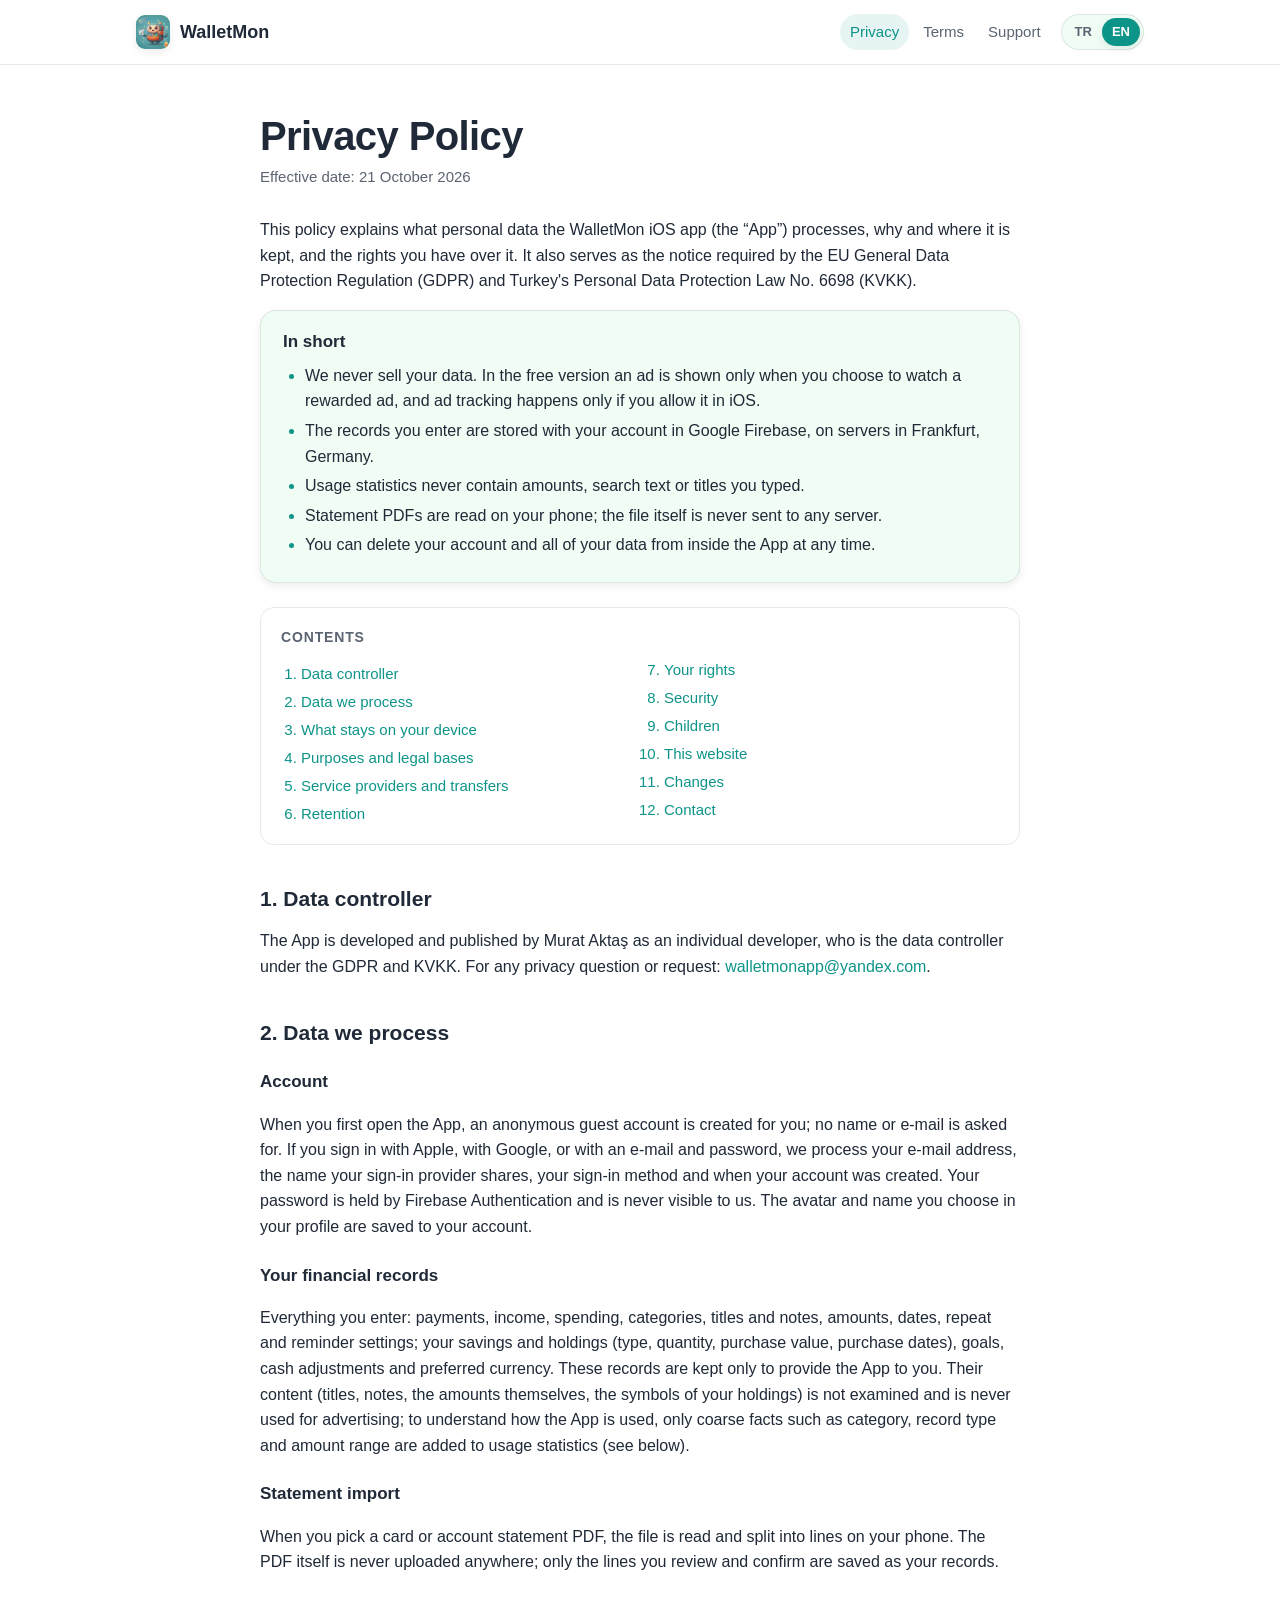
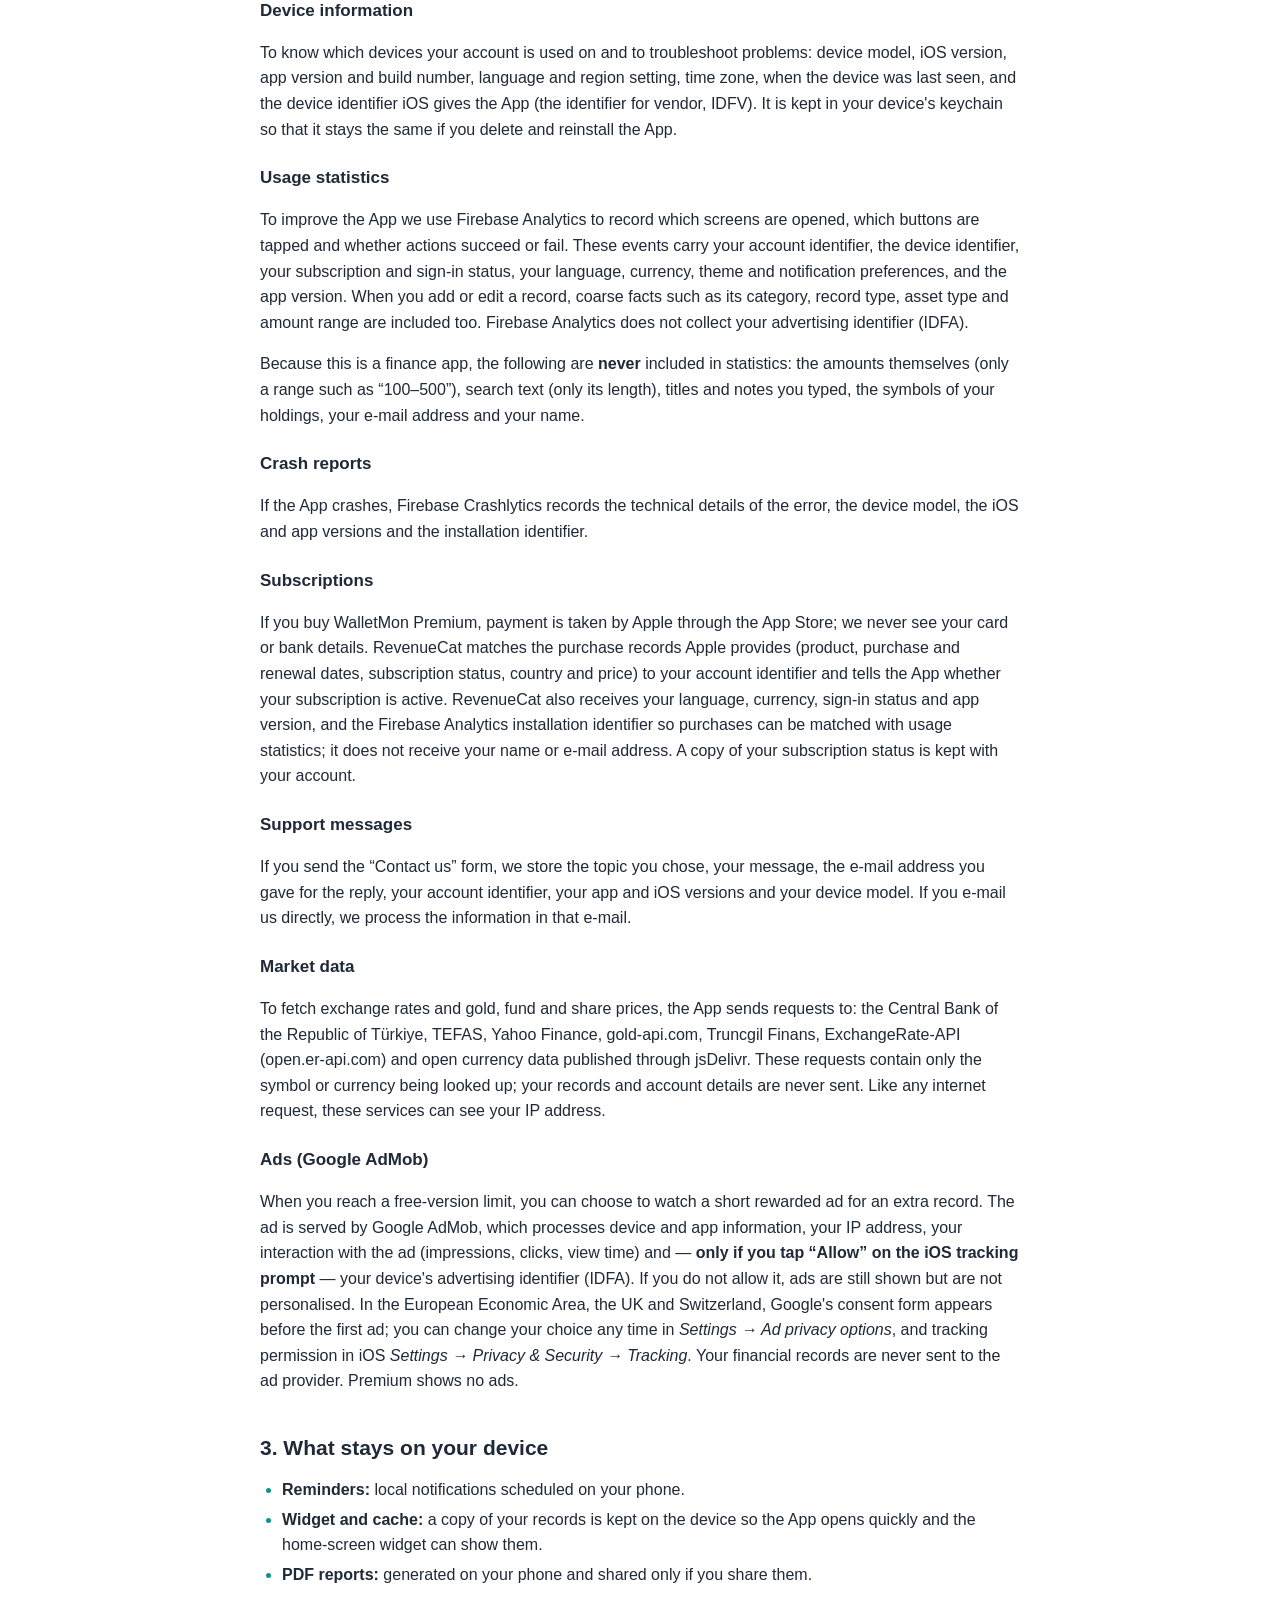
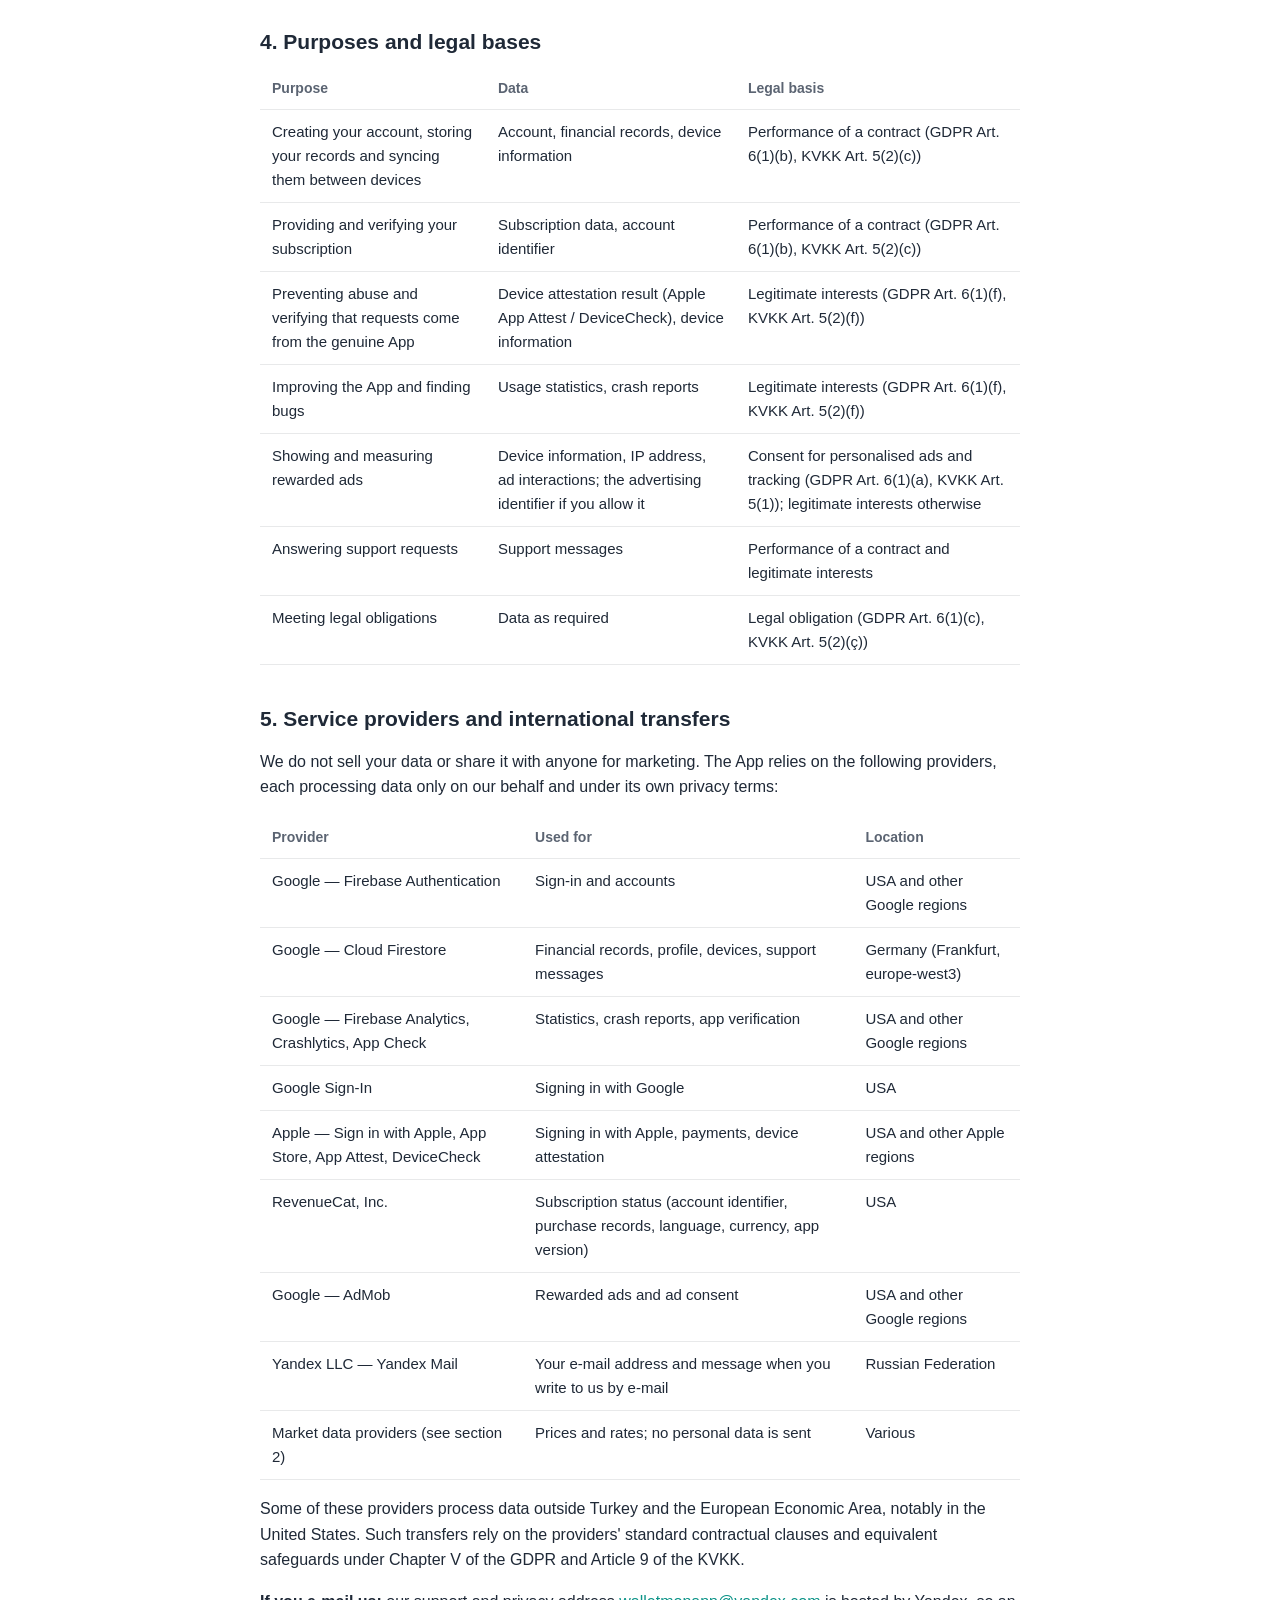
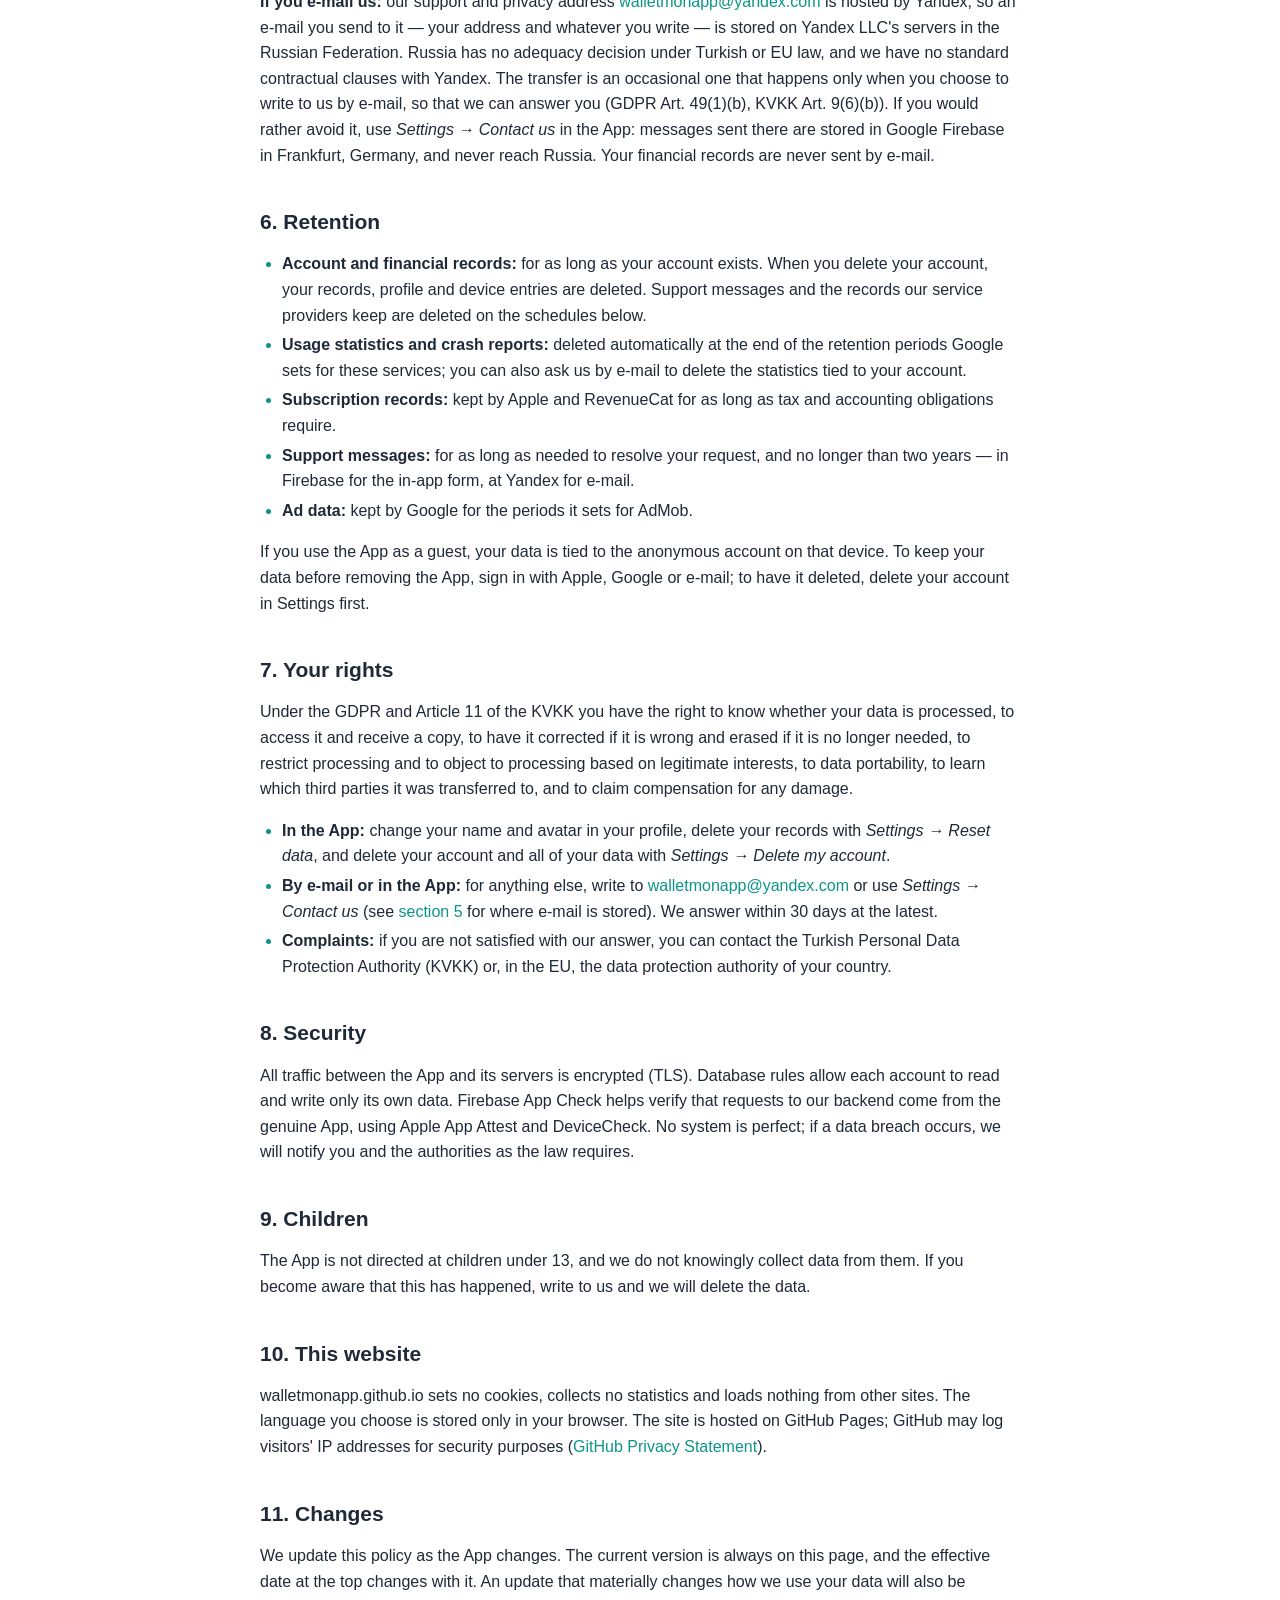
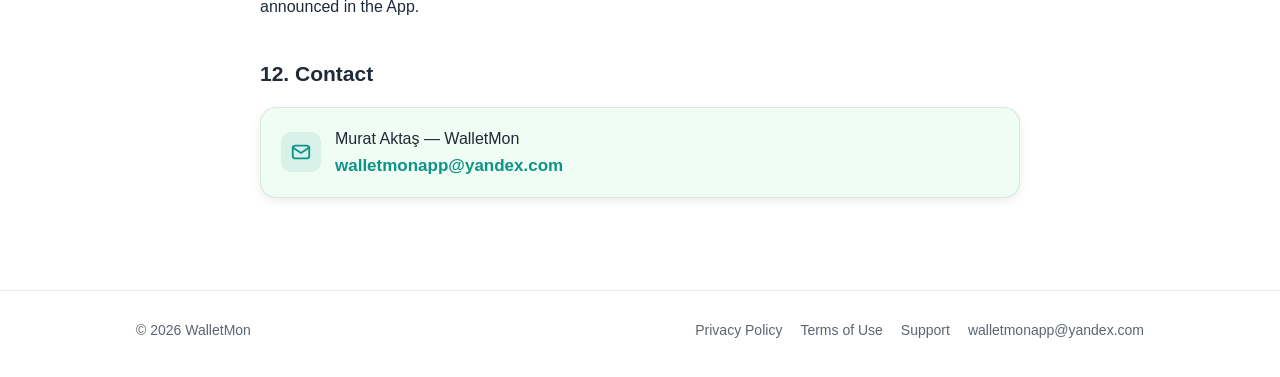
==== commit 13ca356a: "Privacy policy: name the e-mail provider and its transfer" ====
--- a/privacy/index.html
+++ b/privacy/index.html
@@ -44,7 +44,7 @@
     <!-- ============================== TÜRKÇE ============================== -->
     <article class="doc" data-l="tr" lang="tr">
       <h1>Gizlilik Politikası</h1>
-      <p class="meta">Yürürlük tarihi: 20 Ekim 2026</p>
+      <p class="meta">Yürürlük tarihi: 21 Ekim 2026</p>
 
       <p>Bu politika, WalletMon iOS uygulamasının (“Uygulama”) hangi kişisel verileri işlediğini, bunları neden ve nerede sakladığını ve bu veriler üzerindeki haklarını anlatır. 6698 sayılı Kişisel Verilerin Korunması Kanunu (KVKK) ve AB Genel Veri Koruma Tüzüğü (GDPR) kapsamında aydınlatma metni yerine de geçer.</p>
 
@@ -149,18 +149,20 @@
             <tr><td>Apple — Sign in with Apple, App Store, App Attest, DeviceCheck</td><td>Apple ile giriş, ödemeler, cihaz doğrulama</td><td>ABD ve diğer Apple bölgeleri</td></tr>
             <tr><td>RevenueCat, Inc.</td><td>Abonelik durumu (hesap kimliği, satın alma kayıtları, dil, para birimi, uygulama sürümü)</td><td>ABD</td></tr>
             <tr><td>Google — AdMob</td><td>Ödüllü reklamlar ve reklam onayı</td><td>ABD ve diğer Google bölgeleri</td></tr>
+            <tr><td>Yandex LLC — Yandex Mail</td><td>Bize e-postayla yazdığında e-posta adresin ve mesajın</td><td>Rusya Federasyonu</td></tr>
             <tr><td>Piyasa veri sağlayıcıları (bkz. bölüm 2)</td><td>Fiyat ve kurlar; kişisel veri gönderilmez</td><td>Çeşitli</td></tr>
           </tbody>
         </table>
       </div>
       <p>Bu sağlayıcıların bir kısmı verileri Türkiye ve Avrupa Ekonomik Alanı dışında, özellikle ABD'de işler. Bu aktarımlar KVKK m.9 ve GDPR'ın 5. bölümü kapsamında, sağlayıcıların standart sözleşme hükümleri ve benzeri güvenceleri çerçevesinde yapılır.</p>
+      <p id="tr-eposta"><strong>E-postayla yazarsan:</strong> destek ve gizlilik adresimiz <a href="mailto:walletmonapp@yandex.com">walletmonapp@yandex.com</a> Yandex'te barındırılır; bu adrese gönderdiğin e-posta, e-posta adresin ve mesajında paylaştığın bilgiler Yandex LLC'nin Rusya Federasyonu'ndaki sunucularında saklanır. Rusya için Türkiye'de ya da AB'de verilmiş bir yeterlilik kararı yoktur ve Yandex ile standart sözleşme imzalamış değiliz. Bu aktarım yalnızca bize e-postayla yazmayı seçtiğinde, talebine yanıt verebilmemiz için yapılan arızi bir aktarımdır (KVKK m.9/6-b, GDPR m.49/1-b). Bunu istemezsen <em>Ayarlar → Bize ulaşın</em> formunu kullan: oradan gönderdiğin mesajlar Google Firebase'de, Almanya'da (Frankfurt) saklanır ve Rusya'ya gitmez. Finans kayıtların hiçbir zaman e-postayla gönderilmez.</p>
 
       <h2 id="tr-saklama">6. Saklama süreleri</h2>
       <ul>
         <li><strong>Hesap ve finans kayıtları:</strong> Hesabın açık olduğu sürece. Hesabını sildiğinde kayıtların, profilin ve cihaz kayıtların silinir. Destek mesajların ve hizmet sağlayıcıların tuttuğu kayıtlar aşağıdaki sürelerle silinir.</li>
         <li><strong>Kullanım istatistikleri ve çökme raporları:</strong> Google'ın bu hizmetler için belirlediği sürelerin sonunda kendiliğinden silinir; hesabına bağlı istatistiklerin silinmesini e-postayla da isteyebilirsin.</li>
         <li><strong>Abonelik kayıtları:</strong> Apple ve RevenueCat tarafından, vergi ve muhasebe yükümlülüklerinin gerektirdiği süre boyunca.</li>
-        <li><strong>Destek mesajları:</strong> Talebin çözülmesi için gereken süre boyunca, en fazla iki yıl.</li>
+        <li><strong>Destek mesajları:</strong> Talebin çözülmesi için gereken süre boyunca, en fazla iki yıl; uygulama içi formdan gelenler Firebase'de, e-postayla gelenler Yandex'te.</li>
         <li><strong>Reklam verileri:</strong> Google'ın AdMob için belirlediği süreler boyunca, Google tarafından.</li>
       </ul>
       <p>Misafir olarak kullanıyorsan verilerin bu cihazdaki anonim hesaba bağlıdır. Uygulamayı silmeden önce verilerini saklamak istersen Apple, Google ya da e-postayla giriş yap; silinmesini istersen önce Ayarlar'dan hesabını sil.</p>
@@ -169,7 +171,7 @@
       <p>KVKK m.11 ve GDPR kapsamında; verilerinin işlenip işlenmediğini öğrenme, verilerine erişme ve bir kopyasını alma, yanlışsa düzeltilmesini, gereksizse silinmesini isteme, işlemenin kısıtlanmasını isteme ve meşru menfaate dayanan işlemeye itiraz etme, verilerini taşıma, aktarıldığı üçüncü kişileri öğrenme ve zarara uğradıysan giderilmesini talep etme hakların vardır.</p>
       <ul>
         <li><strong>Uygulama içinden:</strong> Profilinden adını ve avatarını değiştirebilir, <em>Ayarlar → Verileri sıfırla</em> ile kayıtlarını, <em>Ayarlar → Hesabımı sil</em> ile hesabını ve tüm verilerini silebilirsin.</li>
-        <li><strong>E-postayla:</strong> Diğer talepler için <a href="mailto:walletmonapp@yandex.com">walletmonapp@yandex.com</a> adresine yaz. Başvurunu en geç 30 gün içinde yanıtlarız.</li>
+        <li><strong>E-postayla ya da uygulamadan:</strong> Diğer talepler için <a href="mailto:walletmonapp@yandex.com">walletmonapp@yandex.com</a> adresine yaz ya da <em>Ayarlar → Bize ulaşın</em> formunu kullan (e-postanın nerede saklandığı için bkz. <a href="#tr-eposta">bölüm 5</a>). Başvurunu en geç 30 gün içinde yanıtlarız.</li>
         <li><strong>Şikâyet:</strong> Yanıtımızdan memnun kalmazsan Türkiye'de Kişisel Verileri Koruma Kurulu'na, AB'de ise bulunduğun ülkenin veri koruma otoritesine başvurabilirsin.</li>
       </ul>
 
@@ -195,7 +197,7 @@
     <!-- ============================== ENGLISH ============================== -->
     <article class="doc" data-l="en" lang="en">
       <h1>Privacy Policy</h1>
-      <p class="meta">Effective date: 20 October 2026</p>
+      <p class="meta">Effective date: 21 October 2026</p>
 
       <p>This policy explains what personal data the WalletMon iOS app (the “App”) processes, why and where it is kept, and the rights you have over it. It also serves as the notice required by the EU General Data Protection Regulation (GDPR) and Turkey's Personal Data Protection Law No. 6698 (KVKK).</p>
 
@@ -300,18 +302,20 @@
             <tr><td>Apple — Sign in with Apple, App Store, App Attest, DeviceCheck</td><td>Signing in with Apple, payments, device attestation</td><td>USA and other Apple regions</td></tr>
             <tr><td>RevenueCat, Inc.</td><td>Subscription status (account identifier, purchase records, language, currency, app version)</td><td>USA</td></tr>
             <tr><td>Google — AdMob</td><td>Rewarded ads and ad consent</td><td>USA and other Google regions</td></tr>
+            <tr><td>Yandex LLC — Yandex Mail</td><td>Your e-mail address and message when you write to us by e-mail</td><td>Russian Federation</td></tr>
             <tr><td>Market data providers (see section 2)</td><td>Prices and rates; no personal data is sent</td><td>Various</td></tr>
           </tbody>
         </table>
       </div>
       <p>Some of these providers process data outside Turkey and the European Economic Area, notably in the United States. Such transfers rely on the providers' standard contractual clauses and equivalent safeguards under Chapter V of the GDPR and Article 9 of the KVKK.</p>
+      <p id="en-email"><strong>If you e-mail us:</strong> our support and privacy address <a href="mailto:walletmonapp@yandex.com">walletmonapp@yandex.com</a> is hosted by Yandex, so an e-mail you send to it — your address and whatever you write — is stored on Yandex LLC's servers in the Russian Federation. Russia has no adequacy decision under Turkish or EU law, and we have no standard contractual clauses with Yandex. The transfer is an occasional one that happens only when you choose to write to us by e-mail, so that we can answer you (GDPR Art. 49(1)(b), KVKK Art. 9(6)(b)). If you would rather avoid it, use <em>Settings → Contact us</em> in the App: messages sent there are stored in Google Firebase in Frankfurt, Germany, and never reach Russia. Your financial records are never sent by e-mail.</p>
 
       <h2 id="en-retention">6. Retention</h2>
       <ul>
         <li><strong>Account and financial records:</strong> for as long as your account exists. When you delete your account, your records, profile and device entries are deleted. Support messages and the records our service providers keep are deleted on the schedules below.</li>
         <li><strong>Usage statistics and crash reports:</strong> deleted automatically at the end of the retention periods Google sets for these services; you can also ask us by e-mail to delete the statistics tied to your account.</li>
         <li><strong>Subscription records:</strong> kept by Apple and RevenueCat for as long as tax and accounting obligations require.</li>
-        <li><strong>Support messages:</strong> for as long as needed to resolve your request, and no longer than two years.</li>
+        <li><strong>Support messages:</strong> for as long as needed to resolve your request, and no longer than two years — in Firebase for the in-app form, at Yandex for e-mail.</li>
         <li><strong>Ad data:</strong> kept by Google for the periods it sets for AdMob.</li>
       </ul>
       <p>If you use the App as a guest, your data is tied to the anonymous account on that device. To keep your data before removing the App, sign in with Apple, Google or e-mail; to have it deleted, delete your account in Settings first.</p>
@@ -320,7 +324,7 @@
       <p>Under the GDPR and Article 11 of the KVKK you have the right to know whether your data is processed, to access it and receive a copy, to have it corrected if it is wrong and erased if it is no longer needed, to restrict processing and to object to processing based on legitimate interests, to data portability, to learn which third parties it was transferred to, and to claim compensation for any damage.</p>
       <ul>
         <li><strong>In the App:</strong> change your name and avatar in your profile, delete your records with <em>Settings → Reset data</em>, and delete your account and all of your data with <em>Settings → Delete my account</em>.</li>
-        <li><strong>By e-mail:</strong> for anything else, write to <a href="mailto:walletmonapp@yandex.com">walletmonapp@yandex.com</a>. We answer within 30 days at the latest.</li>
+        <li><strong>By e-mail or in the App:</strong> for anything else, write to <a href="mailto:walletmonapp@yandex.com">walletmonapp@yandex.com</a> or use <em>Settings → Contact us</em> (see <a href="#en-email">section 5</a> for where e-mail is stored). We answer within 30 days at the latest.</li>
         <li><strong>Complaints:</strong> if you are not satisfied with our answer, you can contact the Turkish Personal Data Protection Authority (KVKK) or, in the EU, the data protection authority of your country.</li>
       </ul>
 
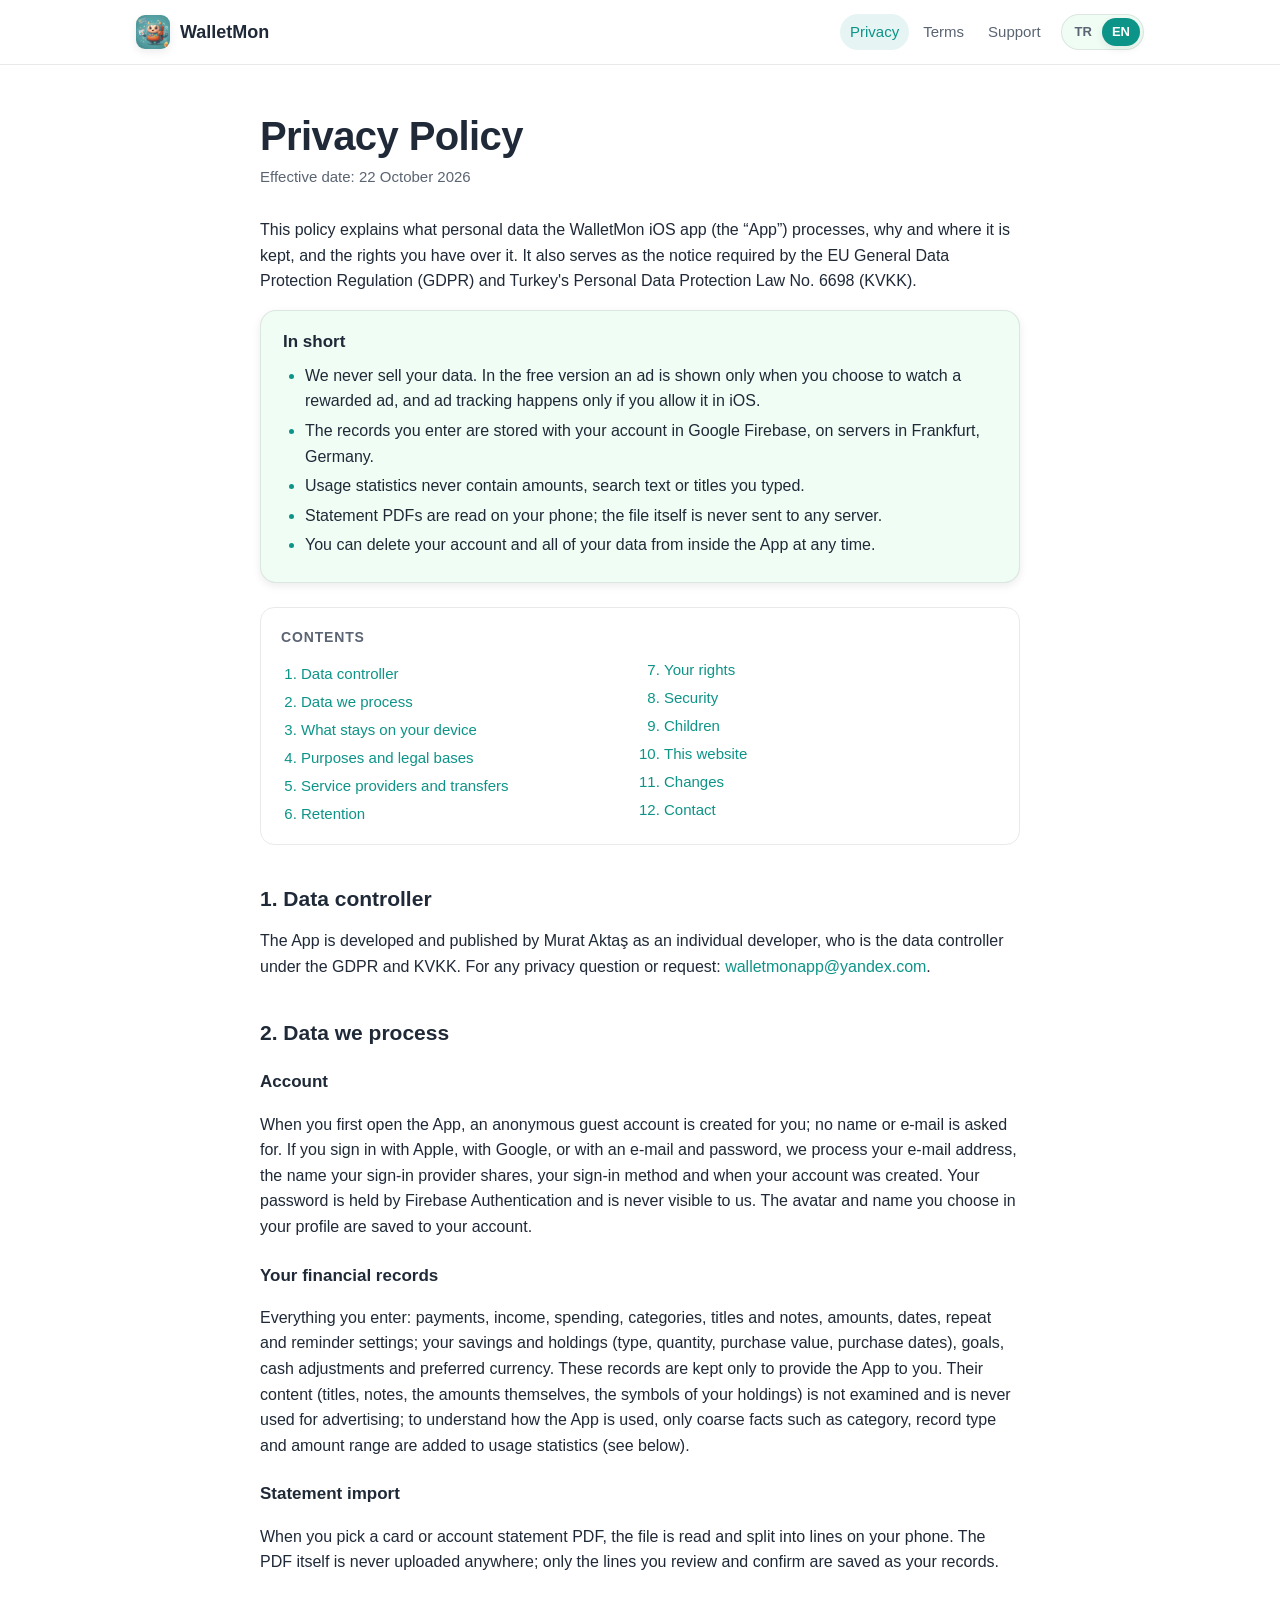
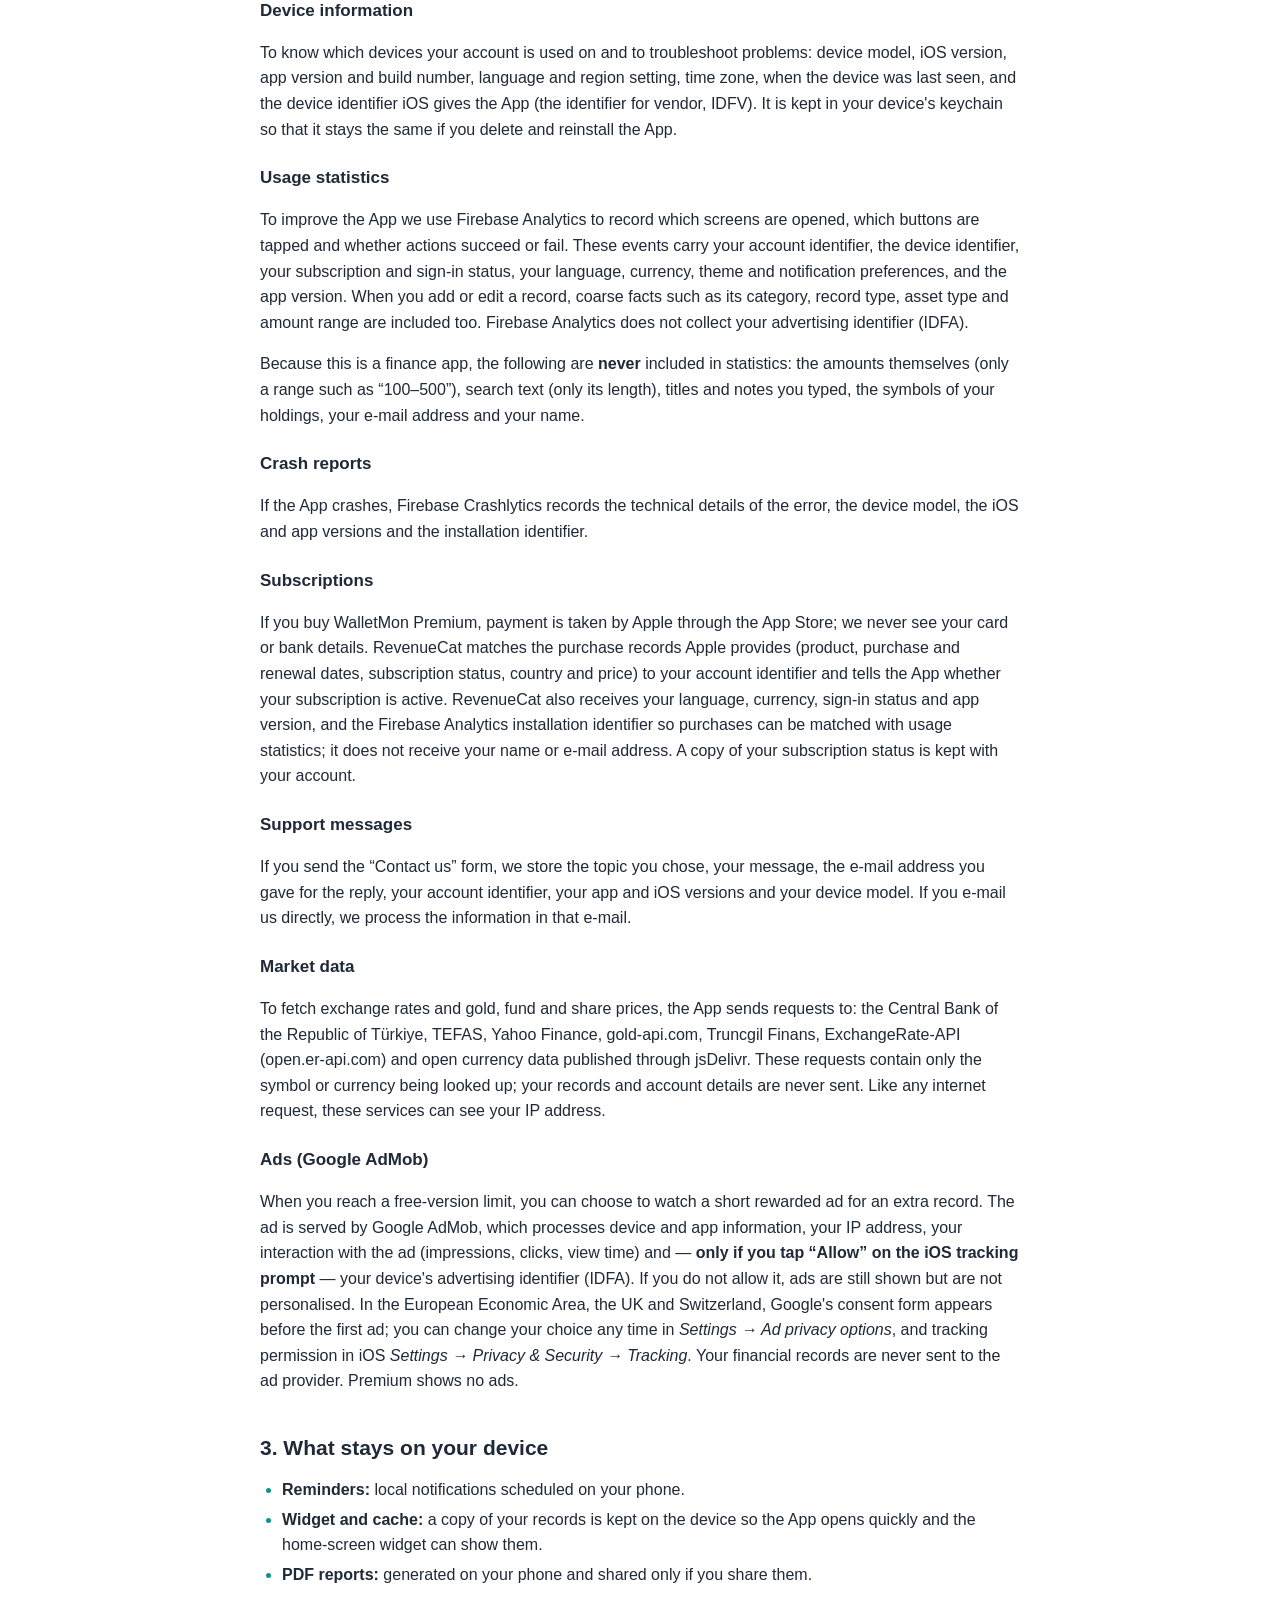
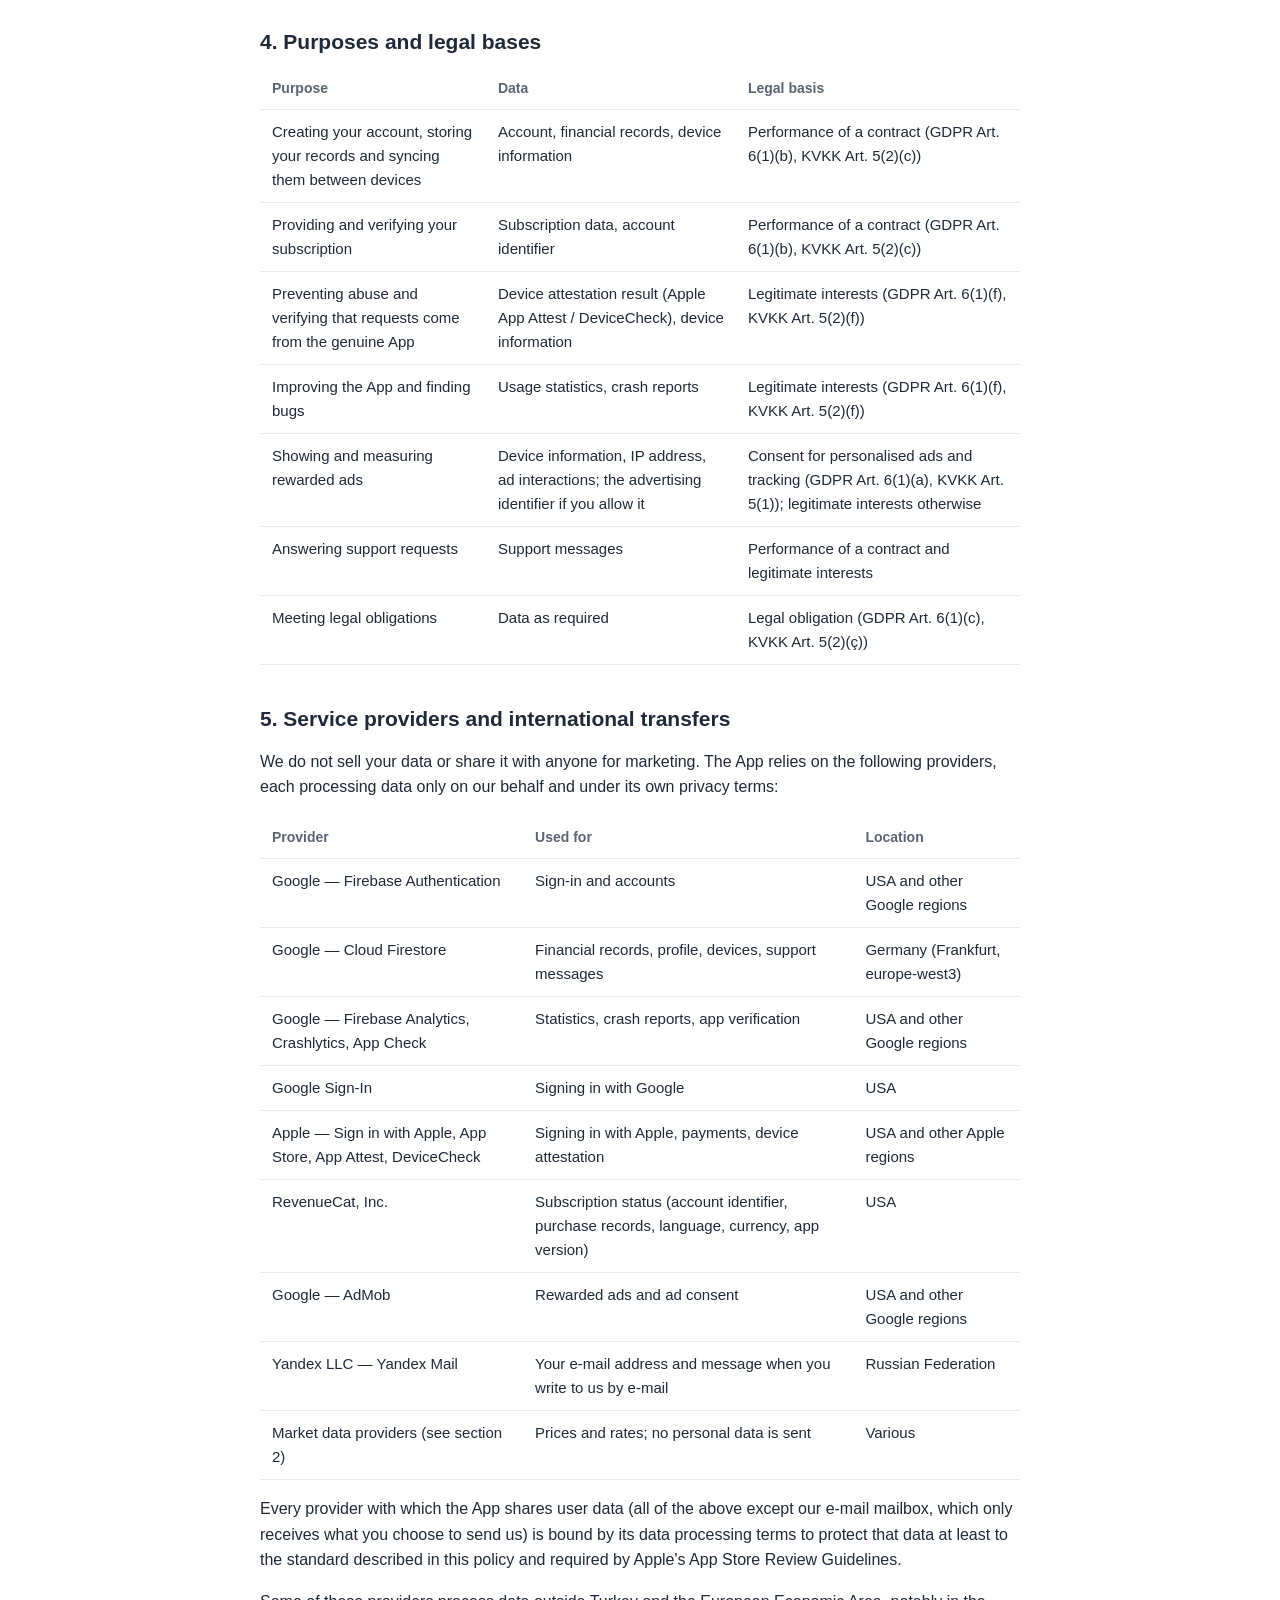
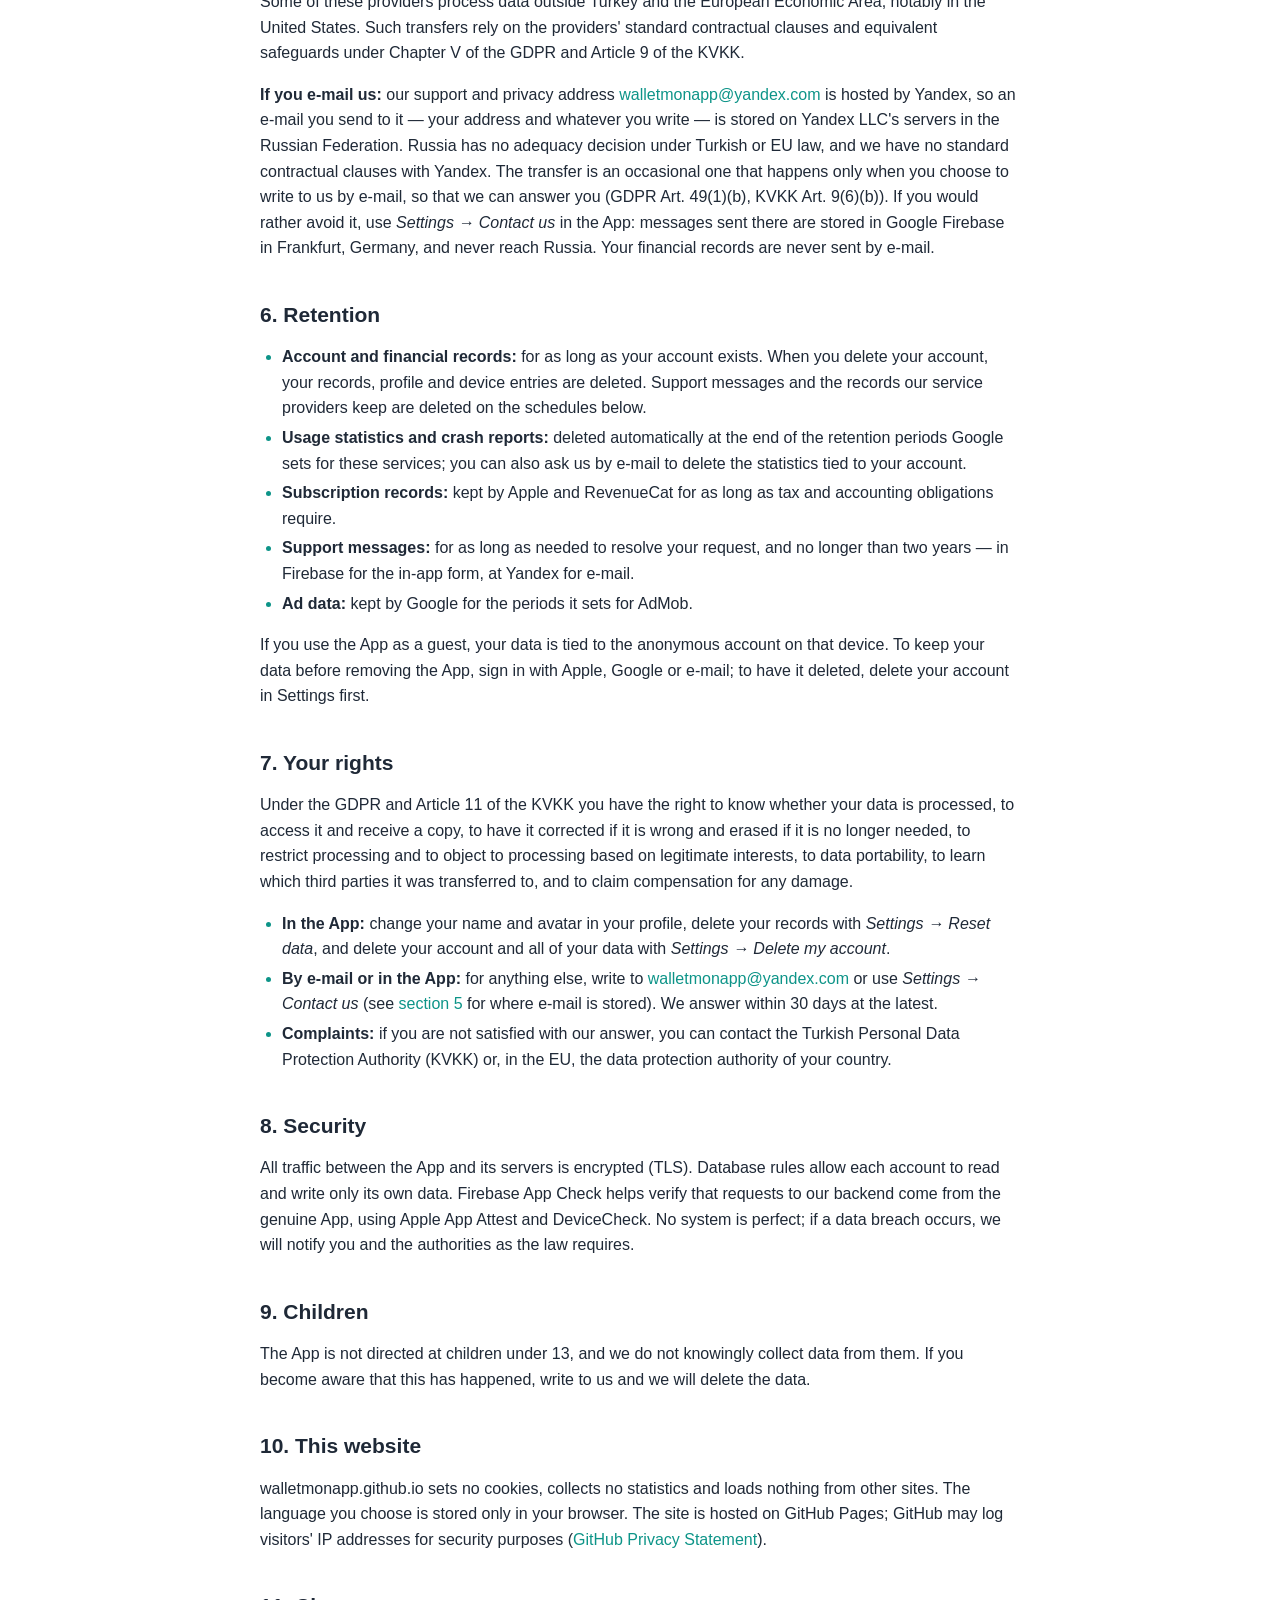
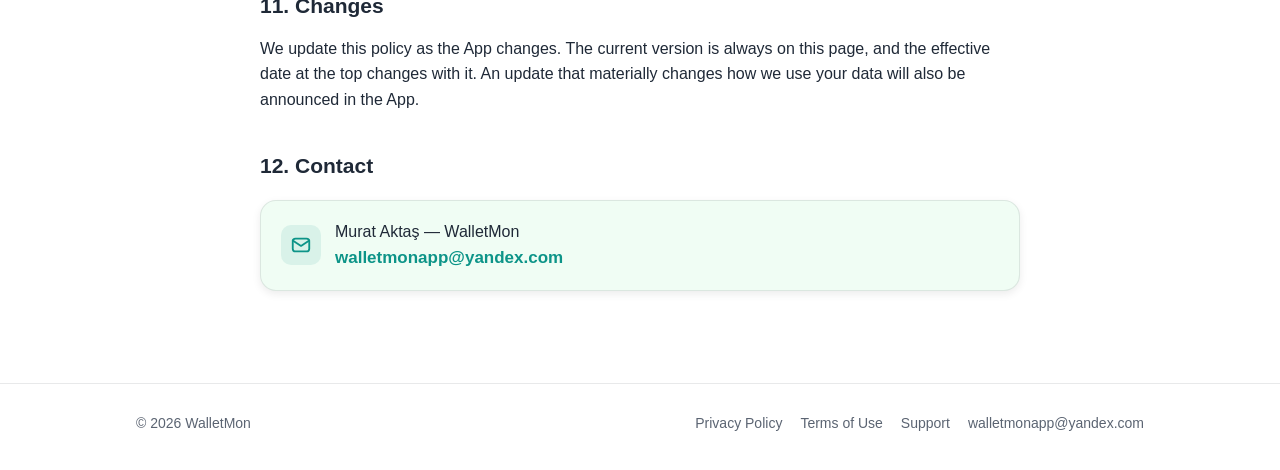
==== commit 4a18e29f: "Privacy policy: providers protect data to this policy's standard" ====
--- a/privacy/index.html
+++ b/privacy/index.html
@@ -44,7 +44,7 @@
     <!-- ============================== TÜRKÇE ============================== -->
     <article class="doc" data-l="tr" lang="tr">
       <h1>Gizlilik Politikası</h1>
-      <p class="meta">Yürürlük tarihi: 21 Ekim 2026</p>
+      <p class="meta">Yürürlük tarihi: 22 Ekim 2026</p>
 
       <p>Bu politika, WalletMon iOS uygulamasının (“Uygulama”) hangi kişisel verileri işlediğini, bunları neden ve nerede sakladığını ve bu veriler üzerindeki haklarını anlatır. 6698 sayılı Kişisel Verilerin Korunması Kanunu (KVKK) ve AB Genel Veri Koruma Tüzüğü (GDPR) kapsamında aydınlatma metni yerine de geçer.</p>
 
@@ -154,6 +154,7 @@
           </tbody>
         </table>
       </div>
+      <p>Uygulamanın kullanıcı verisi paylaştığı her sağlayıcı (tablodakilerin tümü; e-posta kutumuz hariç, ona yalnızca sen yazarsan ulaşılır), veri işleme koşulları gereği bu verileri en az bu politikada anlatılan ve Apple'ın App Store İnceleme Kuralları'nın gerektirdiği düzeyde korumakla yükümlüdür.</p>
       <p>Bu sağlayıcıların bir kısmı verileri Türkiye ve Avrupa Ekonomik Alanı dışında, özellikle ABD'de işler. Bu aktarımlar KVKK m.9 ve GDPR'ın 5. bölümü kapsamında, sağlayıcıların standart sözleşme hükümleri ve benzeri güvenceleri çerçevesinde yapılır.</p>
       <p id="tr-eposta"><strong>E-postayla yazarsan:</strong> destek ve gizlilik adresimiz <a href="mailto:walletmonapp@yandex.com">walletmonapp@yandex.com</a> Yandex'te barındırılır; bu adrese gönderdiğin e-posta, e-posta adresin ve mesajında paylaştığın bilgiler Yandex LLC'nin Rusya Federasyonu'ndaki sunucularında saklanır. Rusya için Türkiye'de ya da AB'de verilmiş bir yeterlilik kararı yoktur ve Yandex ile standart sözleşme imzalamış değiliz. Bu aktarım yalnızca bize e-postayla yazmayı seçtiğinde, talebine yanıt verebilmemiz için yapılan arızi bir aktarımdır (KVKK m.9/6-b, GDPR m.49/1-b). Bunu istemezsen <em>Ayarlar → Bize ulaşın</em> formunu kullan: oradan gönderdiğin mesajlar Google Firebase'de, Almanya'da (Frankfurt) saklanır ve Rusya'ya gitmez. Finans kayıtların hiçbir zaman e-postayla gönderilmez.</p>
 
@@ -197,7 +198,7 @@
     <!-- ============================== ENGLISH ============================== -->
     <article class="doc" data-l="en" lang="en">
       <h1>Privacy Policy</h1>
-      <p class="meta">Effective date: 21 October 2026</p>
+      <p class="meta">Effective date: 22 October 2026</p>
 
       <p>This policy explains what personal data the WalletMon iOS app (the “App”) processes, why and where it is kept, and the rights you have over it. It also serves as the notice required by the EU General Data Protection Regulation (GDPR) and Turkey's Personal Data Protection Law No. 6698 (KVKK).</p>
 
@@ -307,6 +308,7 @@
           </tbody>
         </table>
       </div>
+      <p>Every provider with which the App shares user data (all of the above except our e-mail mailbox, which only receives what you choose to send us) is bound by its data processing terms to protect that data at least to the standard described in this policy and required by Apple's App Store Review Guidelines.</p>
       <p>Some of these providers process data outside Turkey and the European Economic Area, notably in the United States. Such transfers rely on the providers' standard contractual clauses and equivalent safeguards under Chapter V of the GDPR and Article 9 of the KVKK.</p>
       <p id="en-email"><strong>If you e-mail us:</strong> our support and privacy address <a href="mailto:walletmonapp@yandex.com">walletmonapp@yandex.com</a> is hosted by Yandex, so an e-mail you send to it — your address and whatever you write — is stored on Yandex LLC's servers in the Russian Federation. Russia has no adequacy decision under Turkish or EU law, and we have no standard contractual clauses with Yandex. The transfer is an occasional one that happens only when you choose to write to us by e-mail, so that we can answer you (GDPR Art. 49(1)(b), KVKK Art. 9(6)(b)). If you would rather avoid it, use <em>Settings → Contact us</em> in the App: messages sent there are stored in Google Firebase in Frankfurt, Germany, and never reach Russia. Your financial records are never sent by e-mail.</p>
 
